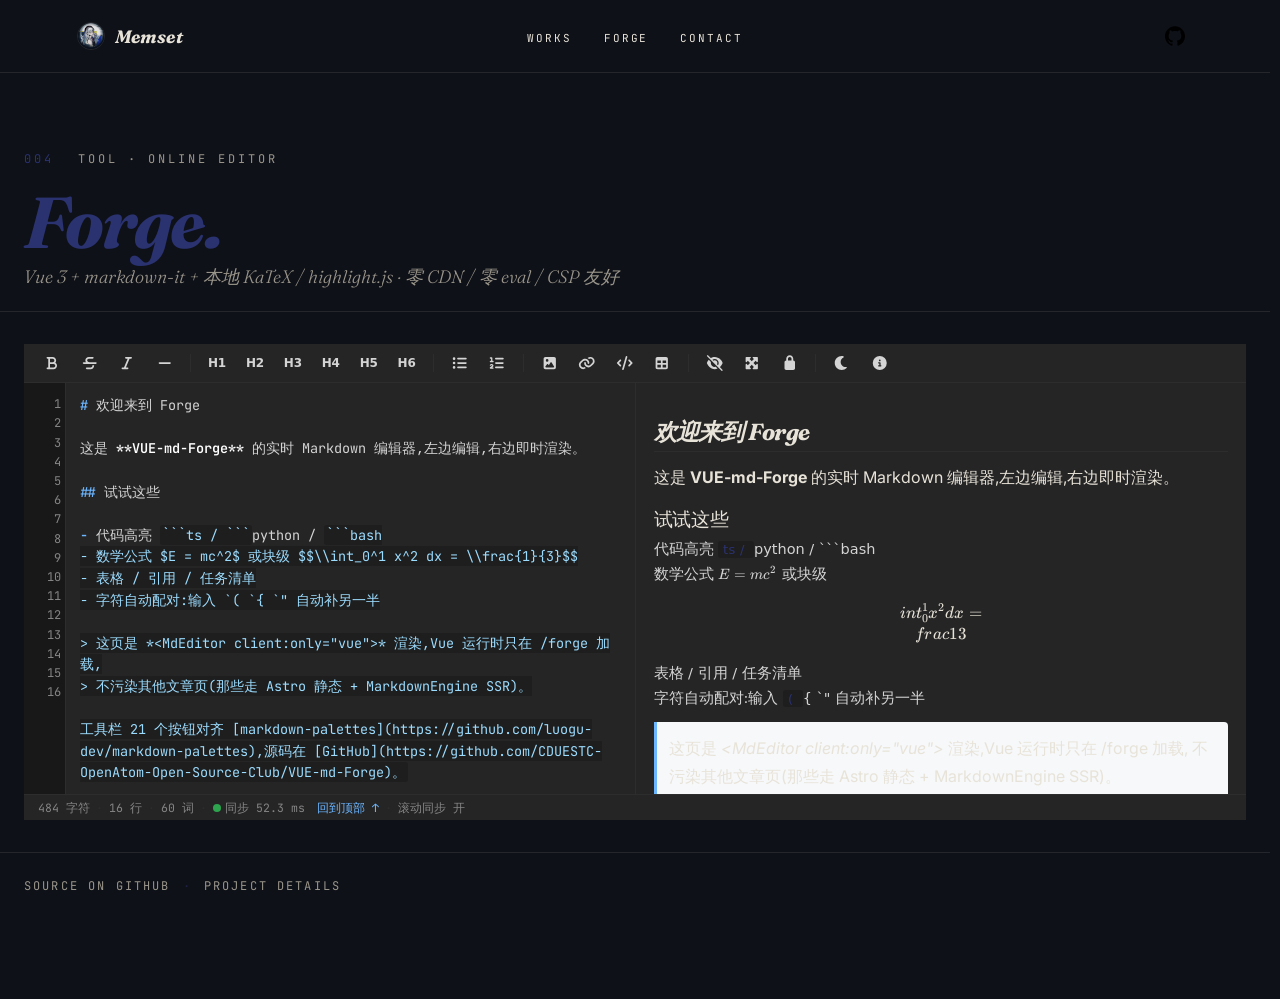
==== forge/index.html @ d6676c4c "Deploy from blog-source: ci: 显式 npm run build:lib — npm 不自动触发 file: 依赖的 prepare hook 之前依赖 vue-md-for" ====
<!DOCTYPE html><html lang="zh-CN" data-theme="dark"> <head><meta charset="UTF-8"><meta name="viewport" content="width=device-width, initial-scale=1.0, viewport-fit=cover"><meta name="generator" content="Astro v5.18.2"><!-- 重新加载时强制回到顶部(覆盖浏览器 scroll restoration)
         is:inline:同步执行,必须在内容渲染前完成,避免滚动位置闪烁
         - scrollRestoration = 'manual':禁用浏览器自动恢复滚动位置
         - window.scrollTo(top:0):同步滚到顶部(在 HTML 解析前执行,避免 FOUC)
         - 'instant' behavior:立即滚,不被 CSS scroll-behavior: smooth 干扰
         - pageshow 兜底:处理 bfcache + 普通刷新 / 浏览器后退 --><script>
      if ('scrollRestoration' in history) history.scrollRestoration = 'manual';
      window.scrollTo({ top: 0, left: 0, behavior: 'instant' });

      // 兜底:处理 bfcache(从缓存恢复时也会触发 pageshow)
      // + 浏览器后退 / 刷新等所有"恢复页面"的场景
      window.addEventListener('pageshow', function () {
        window.scrollTo({ top: 0, left: 0, behavior: 'instant' });
      });
    </script><!-- 主标题 / 描述 --><title>Forge · Memset</title><meta name="description" content="在线 Markdown 编辑器 · vue-md-forge 实时渲染"><!-- Canonical --><link rel="canonical" href="https://memsetqwq.github.io/forge/"><!-- Favicon — 头像 PNG 多尺寸 --><link rel="icon" type="image/png" sizes="32x32" href="/favicon-32.png"><link rel="icon" type="image/png" sizes="16x16" href="/favicon-16.png"><link rel="apple-touch-icon" sizes="180x180" href="/apple-touch-icon.png"><!-- Open Graph --><meta property="og:type" content="website"><meta property="og:title" content="Forge · Memset"><meta property="og:description" content="在线 Markdown 编辑器 · vue-md-forge 实时渲染"><meta property="og:url" content="https://memsetqwq.github.io/forge/"><meta property="og:image" content="https://memsetqwq.github.io/og-image.png"><!-- Twitter --><meta name="twitter:card" content="summary_large_image"><meta name="twitter:title" content="Forge · Memset"><meta name="twitter:description" content="在线 Markdown 编辑器 · vue-md-forge 实时渲染"><!-- 主题色(移动浏览器 UI)— Neo-Editorial 暖炭底 --><meta name="theme-color" content="#0E1118"><meta name="color-scheme" content="dark"><!-- View Transitions --><meta name="astro-view-transitions-enabled" content="true"><meta name="astro-view-transitions-fallback" content="animate"><script type="module" src="/_astro/ClientRouter.astro_astro_type_script_index_0_lang.CDGfc0hd.js"></script><!-- JSON-LD:个人身份 --><script type="application/ld+json">{"@context":"https://schema.org","@type":"Person","name":"Memset","url":"https://memsetqwq.github.io","sameAs":["https://github.com/Memsetqwq"]}</script><link rel="stylesheet" href="/_astro/forge.COxvXy3U.css">
<link rel="stylesheet" href="/_astro/forge.CmcPTizj.css">
<style>.icon[data-astro-cid-patnjmll]{display:inline-block;vertical-align:middle;flex-shrink:0}
.nav[data-astro-cid-dmqpwcec]{position:sticky;top:0;z-index:var(--z-nav);width:100%;background:var(--bg-deep);border-bottom:1px solid var(--line);transition:background var(--dur-base) var(--ease-out-quart)}.nav__container[data-astro-cid-dmqpwcec]{display:grid;grid-template-columns:1fr auto 1fr;align-items:center;height:4.5rem;padding:0 var(--gutter);gap:1rem}.nav__logo[data-astro-cid-dmqpwcec]{display:inline-flex;align-items:center;gap:.625rem;color:var(--text);transition:color var(--dur-fast)}.nav__logo[data-astro-cid-dmqpwcec]:hover{color:var(--accent)}.nav__logo-img[data-astro-cid-dmqpwcec]{display:block;width:1.75rem;height:1.75rem;border-radius:50%;object-fit:cover;border:1px solid var(--line);flex-shrink:0}.nav__logo-text[data-astro-cid-dmqpwcec]{font-family:var(--font-display);font-style:italic;font-weight:var(--fw-bold);font-size:1.125rem;letter-spacing:-.01em}.nav__menu[data-astro-cid-dmqpwcec]{justify-self:center}.nav__list[data-astro-cid-dmqpwcec]{display:flex;gap:2rem;list-style:none}.nav__link[data-astro-cid-dmqpwcec]{display:inline-flex;align-items:center;font-family:var(--font-mono);font-size:11px;letter-spacing:.18em;text-transform:uppercase;color:var(--text);position:relative;transition:color var(--dur-fast)}.nav__link[data-astro-cid-dmqpwcec]:after{content:"";position:absolute;bottom:-4px;left:0;width:0;height:1px;background:var(--accent);transition:width var(--dur-base) var(--ease-out-quart)}.nav__link[data-astro-cid-dmqpwcec]:hover{color:var(--accent)}.nav__link[data-astro-cid-dmqpwcec]:hover:after{width:100%}.nav__social[data-astro-cid-dmqpwcec]{justify-self:end;display:flex;gap:.75rem;align-items:center}.nav__social-link[data-astro-cid-dmqpwcec]{display:inline-flex;align-items:center;justify-content:center;width:2.25rem;height:2.25rem;border-radius:var(--radius);color:#fff;transition:color var(--dur-fast),background var(--dur-fast),border-color var(--dur-fast);border:1px solid transparent}.nav__social-link[data-astro-cid-dmqpwcec]:hover{color:var(--accent);background:var(--accent-soft);border-color:var(--accent)}@media(max-width:720px){.nav__container[data-astro-cid-dmqpwcec]{grid-template-columns:auto 1fr auto;gap:.5rem}.nav__menu[data-astro-cid-dmqpwcec],.nav__logo-text[data-astro-cid-dmqpwcec]{display:none}}@keyframes astroFadeInOut{0%{opacity:1}to{opacity:0}}@keyframes astroFadeIn{0%{opacity:0;mix-blend-mode:plus-lighter}to{opacity:1;mix-blend-mode:plus-lighter}}@keyframes astroFadeOut{0%{opacity:1;mix-blend-mode:plus-lighter}to{opacity:0;mix-blend-mode:plus-lighter}}@keyframes astroSlideFromRight{0%{transform:translate(100%)}}@keyframes astroSlideFromLeft{0%{transform:translate(-100%)}}@keyframes astroSlideToRight{to{transform:translate(100%)}}@keyframes astroSlideToLeft{to{transform:translate(-100%)}}@media(prefers-reduced-motion){::view-transition-group(*),::view-transition-old(*),::view-transition-new(*){animation:none!important}[data-astro-transition-scope]{animation:none!important}}
</style></head> <body>  <!-- 主体内容 -->  <header class="nav" data-astro-transition-persist="site-nav" data-astro-cid-dmqpwcec> <div class="nav__container" data-astro-cid-dmqpwcec> <!-- 左:头像小 Logo(替代原 M 字 SVG)— 保持原 1.75rem 尺寸 --> <a href="/" class="nav__logo" aria-label="Memset Home" data-astro-cid-dmqpwcec> <img src="/img/avatar.jpg" alt="" class="nav__logo-img" loading="eager" decoding="async" data-astro-cid-dmqpwcec> <span class="nav__logo-text" data-astro-cid-dmqpwcec>Memset</span> </a> <!-- 中:nav --> <nav class="nav__menu" aria-label="Primary" data-astro-cid-dmqpwcec> <ul class="nav__list" data-astro-cid-dmqpwcec> <li class="nav__item" data-astro-cid-dmqpwcec> <a href="/projects" class="nav__link" data-astro-cid-dmqpwcec> <span class="nav__link-text" data-astro-cid-dmqpwcec>Works</span> </a> </li><li class="nav__item" data-astro-cid-dmqpwcec> <a href="/forge" class="nav__link" data-astro-cid-dmqpwcec> <span class="nav__link-text" data-astro-cid-dmqpwcec>Forge</span> </a> </li><li class="nav__item" data-astro-cid-dmqpwcec> <a href="/#contact" class="nav__link" data-astro-cid-dmqpwcec> <span class="nav__link-text" data-astro-cid-dmqpwcec>Contact</span> </a> </li> </ul> </nav> <!-- 右:Social(只剩 GitHub,删除 Email)— GitHub 配色白色 --> <div class="nav__social" data-astro-cid-dmqpwcec> <a href="https://github.com/Memsetqwq" target="_blank" rel="noopener" aria-label="GitHub" class="nav__social-link" data-astro-cid-dmqpwcec> <img src="/icons/brand/github.svg" width="20" height="20" alt class="icon " style="color: currentColor;" aria-hidden="true" role="presentation" data-astro-cid-patnjmll>  </a> </div> </div> </header>  <main class="forge" data-mdf-theme="typora-dark" data-astro-cid-dj4oqcez> <header class="forge__head container" data-astro-cid-dj4oqcez> <span class="forge__eyebrow mono" data-astro-cid-dj4oqcez> <span class="forge__eyebrow-num" data-astro-cid-dj4oqcez>004</span> <span class="forge__eyebrow-text" data-astro-cid-dj4oqcez>Tool · Online editor</span> </span> <h1 class="forge__title" data-astro-cid-dj4oqcez> <em data-astro-cid-dj4oqcez>Forge.</em> </h1> <p class="forge__lead lead" data-astro-cid-dj4oqcez>
Vue 3 + markdown-it + 本地 KaTeX / highlight.js · 零 CDN / 零 eval / CSP 友好
</p> </header> <section class="forge__editor-wrap container" data-astro-cid-dj4oqcez> <style>astro-island,astro-slot,astro-static-slot{display:contents}</style><script>(()=>{var e=async t=>{await(await t())()};(self.Astro||(self.Astro={})).only=e;window.dispatchEvent(new Event("astro:only"));})();</script><script>(()=>{var A=Object.defineProperty;var g=(i,o,a)=>o in i?A(i,o,{enumerable:!0,configurable:!0,writable:!0,value:a}):i[o]=a;var d=(i,o,a)=>g(i,typeof o!="symbol"?o+"":o,a);{let i={0:t=>m(t),1:t=>a(t),2:t=>new RegExp(t),3:t=>new Date(t),4:t=>new Map(a(t)),5:t=>new Set(a(t)),6:t=>BigInt(t),7:t=>new URL(t),8:t=>new Uint8Array(t),9:t=>new Uint16Array(t),10:t=>new Uint32Array(t),11:t=>1/0*t},o=t=>{let[l,e]=t;return l in i?i[l](e):void 0},a=t=>t.map(o),m=t=>typeof t!="object"||t===null?t:Object.fromEntries(Object.entries(t).map(([l,e])=>[l,o(e)]));class y extends HTMLElement{constructor(){super(...arguments);d(this,"Component");d(this,"hydrator");d(this,"hydrate",async()=>{var b;if(!this.hydrator||!this.isConnected)return;let e=(b=this.parentElement)==null?void 0:b.closest("astro-island[ssr]");if(e){e.addEventListener("astro:hydrate",this.hydrate,{once:!0});return}let c=this.querySelectorAll("astro-slot"),n={},h=this.querySelectorAll("template[data-astro-template]");for(let r of h){let s=r.closest(this.tagName);s!=null&&s.isSameNode(this)&&(n[r.getAttribute("data-astro-template")||"default"]=r.innerHTML,r.remove())}for(let r of c){let s=r.closest(this.tagName);s!=null&&s.isSameNode(this)&&(n[r.getAttribute("name")||"default"]=r.innerHTML)}let p;try{p=this.hasAttribute("props")?m(JSON.parse(this.getAttribute("props"))):{}}catch(r){let s=this.getAttribute("component-url")||"<unknown>",v=this.getAttribute("component-export");throw v&&(s+=` (export ${v})`),console.error(`[hydrate] Error parsing props for component ${s}`,this.getAttribute("props"),r),r}let u;await this.hydrator(this)(this.Component,p,n,{client:this.getAttribute("client")}),this.removeAttribute("ssr"),this.dispatchEvent(new CustomEvent("astro:hydrate"))});d(this,"unmount",()=>{this.isConnected||this.dispatchEvent(new CustomEvent("astro:unmount"))})}disconnectedCallback(){document.removeEventListener("astro:after-swap",this.unmount),document.addEventListener("astro:after-swap",this.unmount,{once:!0})}connectedCallback(){if(!this.hasAttribute("await-children")||document.readyState==="interactive"||document.readyState==="complete")this.childrenConnectedCallback();else{let e=()=>{document.removeEventListener("DOMContentLoaded",e),c.disconnect(),this.childrenConnectedCallback()},c=new MutationObserver(()=>{var n;((n=this.lastChild)==null?void 0:n.nodeType)===Node.COMMENT_NODE&&this.lastChild.nodeValue==="astro:end"&&(this.lastChild.remove(),e())});c.observe(this,{childList:!0}),document.addEventListener("DOMContentLoaded",e)}}async childrenConnectedCallback(){let e=this.getAttribute("before-hydration-url");e&&await import(e),this.start()}async start(){let e=JSON.parse(this.getAttribute("opts")),c=this.getAttribute("client");if(Astro[c]===void 0){window.addEventListener(`astro:${c}`,()=>this.start(),{once:!0});return}try{await Astro[c](async()=>{let n=this.getAttribute("renderer-url"),[h,{default:p}]=await Promise.all([import(this.getAttribute("component-url")),n?import(n):()=>()=>{}]),u=this.getAttribute("component-export")||"default";if(!u.includes("."))this.Component=h[u];else{this.Component=h;for(let f of u.split("."))this.Component=this.Component[f]}return this.hydrator=p,this.hydrate},e,this)}catch(n){console.error(`[astro-island] Error hydrating ${this.getAttribute("component-url")}`,n)}}attributeChangedCallback(){this.hydrate()}}d(y,"observedAttributes",["props"]),customElements.get("astro-island")||customElements.define("astro-island",y)}})();</script><astro-island uid="ZfH0VJ" component-url="/_astro/_astro-entry_vue-md-forge.Da5GF2Z5.js" component-export="MdEditor" renderer-url="/_astro/client.DOut8Aeo.js" props="{&quot;modelValue&quot;:[0,&quot;# 欢迎来到 Forge\n\n这是 **VUE-md-Forge** 的实时 Markdown 编辑器,左边编辑,右边即时渲染。\n\n## 试试这些\n\n- 代码高亮 ```ts / ```python / ```bash\n- 数学公式 $E = mc^2$ 或块级 $$\\\\int_0^1 x^2 dx = \\\\frac{1}{3}$$\n- 表格 / 引用 / 任务清单\n- 字符自动配对:输入 `( `{ `\&quot; 自动补另一半\n\n&gt; 这页是 *&lt;MdEditor client:only=\&quot;vue\&quot;&gt;* 渲染,Vue 运行时只在 /forge 加载,\n&gt; 不污染其他文章页(那些走 Astro 静态 + MarkdownEngine SSR)。\n\n工具栏 21 个按钮对齐 [markdown-palettes](https://github.com/luogu-dev/markdown-palettes),源码在 [GitHub](https://github.com/CDUESTC-OpenAtom-Open-Source-Club/VUE-md-Forge)。\n&quot;],&quot;theme&quot;:[0,&quot;typora-dark&quot;],&quot;data-astro-cid-dj4oqcez&quot;:[0,true]}" ssr client="only" opts="{&quot;name&quot;:&quot;MdEditor&quot;,&quot;value&quot;:&quot;vue&quot;}"></astro-island> </section> <footer class="forge__foot container mono" data-astro-cid-dj4oqcez> <a href="https://github.com/CDUESTC-OpenAtom-Open-Source-Club/VUE-md-Forge" target="_blank" rel="noopener" class="forge__link" data-astro-cid-dj4oqcez> <span data-astro-cid-dj4oqcez>Source on GitHub</span> </a> <span class="forge__sep" data-astro-cid-dj4oqcez>·</span> <a href="/projects/p-04-vue-md-forge" class="forge__link" data-astro-cid-dj4oqcez> <span data-astro-cid-dj4oqcez>Project details</span> </a> </footer> </main>  </body></html>
---- _astro/forge.COxvXy3U.css ----
@import"https://fonts.googleapis.com/css2?family=Fraunces:ital,opsz,wght@0,9..144,300..700;1,9..144,300..700&family=Inter:wght@300..700&family=JetBrains+Mono:wght@400;700&display=swap";:root{--bg-deep: #0E1118;--bg: #161A24;--bg-elevated: #1F2330;--bg-glass: rgba(22, 26, 36, .65);--text: #E8E3D8;--text-dim: #9A958A;--text-muted: #5F5A52;--text-invert: #0E1118;--accent: #2A3270;--accent-soft: rgba(42, 50, 112, .18);--accent-glow: rgba(42, 50, 112, .4);--accent-warm: #4D7BFF;--accent-warm-soft: rgba(77, 123, 255, .16);--line: rgba(232, 227, 216, .1);--line-strong: rgba(232, 227, 216, .2);--line-accent: rgba(42, 50, 112, .45);--state-ok: #6EE7B7;--state-warn: #4D7BFF;--state-err: #E07A7A;--font-display: "Fraunces", "Noto Serif SC", Georgia, serif;--font-body: "Inter", "Noto Sans SC", system-ui, -apple-system, "Helvetica Neue", sans-serif;--font-mono: "JetBrains Mono", ui-monospace, "Consolas", monospace;--features-display: "ss01" 1;--features-mono: "calt" 0, "zero" 1;--fs-xs: .75rem;--fs-sm: .875rem;--fs-base: 1rem;--fs-lg: 1.125rem;--fs-xl: 1.5rem;--fs-2xl: 2rem;--fs-3xl: 2.75rem;--fs-4xl: clamp(2.5rem, 5vw, 4rem);--fs-hero: clamp(4.5rem, 9vw, 9rem);--lh-tight: .85;--lh-snug: 1.05;--lh-base: 1.55;--lh-loose: 1.75;--fw-light: 300;--fw-regular: 400;--fw-medium: 500;--fw-semibold: 600;--fw-bold: 700;--fw-black: 900;--space-1: 4px;--space-2: 8px;--space-3: 16px;--space-4: 24px;--space-5: 40px;--space-6: 64px;--space-7: 96px;--space-8: 128px;--space-9: 192px;--radius-sm: 4px;--radius-md: 6px;--radius-lg: 8px;--radius: var(--radius-md);--ease-out-expo: cubic-bezier(.16, 1, .3, 1);--ease-out-quart: cubic-bezier(.25, 1, .5, 1);--ease-in-out-quart: cubic-bezier(.76, 0, .24, 1);--ease-out-back: cubic-bezier(.34, 1.56, .64, 1);--dur-fast: .18s;--dur-base: .36s;--dur-slow: .72s;--z-bg: 0;--z-noise: 1;--z-base: 2;--z-card: 10;--z-nav: 100;--z-modal: 200;--z-loader: 9999;--container-max: 1440px;--gutter: clamp(24px, 6vw, 80px);--wave-bg: #0E1118;--wave-stroke: #E8E3D8}@media(prefers-reduced-motion:reduce){:root{--dur-fast: 0ms;--dur-base: 0ms;--dur-slow: 0ms}}*,*:before,*:after{box-sizing:border-box}*{margin:0;padding:0}html{-moz-text-size-adjust:none;-webkit-text-size-adjust:none;text-size-adjust:none;scroll-behavior:auto;-webkit-font-smoothing:antialiased;-moz-osx-font-smoothing:grayscale;overflow-x:hidden;overflow-y:scroll;scrollbar-gutter:stable}body{min-height:100vh;line-height:1.5;font-family:var(--font-body);text-rendering:optimizeLegibility}img,picture,video,canvas,svg{display:block;max-width:100%;height:auto}input,button,textarea,select{font:inherit;color:inherit}button{background:none;border:none;cursor:pointer;padding:0}a{color:inherit;text-decoration:none}p,h1,h2,h3,h4,h5,h6{overflow-wrap:break-word}ul,ol{list-style:none}dl,dd{margin:0}#root,#__next{isolation:isolate}:focus-visible{outline:2px solid var(--accent);outline-offset:4px}:focus:not(:focus-visible){outline:none}h1,h2,h3,h4,h5,h6{font-family:var(--font-display);font-weight:var(--fw-regular);letter-spacing:-.02em;line-height:var(--lh-snug);text-rendering:optimizeLegibility;-webkit-font-smoothing:antialiased;font-feature-settings:"ss01" 1;color:var(--text)}h1{font-size:var(--fs-hero);font-weight:var(--fw-bold);font-style:italic;line-height:1.05;letter-spacing:-.025em}h2{font-size:var(--fs-3xl);font-weight:var(--fw-regular);letter-spacing:-.015em;line-height:var(--lh-snug)}h3{font-size:var(--fs-2xl);font-weight:var(--fw-regular)}h4{font-size:var(--fs-sm);font-family:var(--font-mono);text-transform:uppercase;letter-spacing:.15em;color:var(--text-dim);font-weight:var(--fw-regular)}p{font-family:var(--font-body);font-size:var(--fs-base);line-height:var(--lh-loose);font-weight:var(--fw-regular);color:var(--text)}.mono,code,kbd,samp{font-family:var(--font-mono);font-feature-settings:"calt" 0,"zero" 1;letter-spacing:.02em;font-variant-numeric:tabular-nums}code{font-size:.9em;background:var(--accent-soft);padding:.1em .4em;border-radius:var(--radius-sm);color:var(--accent)}.bilingual{display:inline-flex;align-items:baseline;gap:.6em;font-family:var(--font-mono);font-size:var(--fs-xs);text-transform:uppercase;letter-spacing:.2em;color:var(--text-dim)}.bilingual em{font-style:normal;color:var(--accent);font-weight:var(--fw-regular)}.tnum{font-variant-numeric:tabular-nums;font-feature-settings:"tnum" 1}.lead{font-family:var(--font-display);font-style:italic;font-weight:var(--fw-light);font-size:var(--fs-lg);line-height:var(--lh-snug);color:var(--text-dim);max-width:60ch}html{background-color:var(--bg-deep)}body{background:var(--bg-deep);color:var(--text);font-family:var(--font-body);position:relative;overflow-x:hidden;min-height:100vh}.container{width:100%;max-width:var(--container-max);margin-inline:auto;padding-inline:var(--gutter)}.section{position:relative;z-index:var(--z-base);padding-block:var(--space-8) var(--space-7);padding-inline:var(--gutter);border-top:1px solid var(--line)}.sec-title{display:grid;grid-template-columns:1fr auto;align-items:end;gap:var(--space-5);margin-bottom:var(--space-7);padding-bottom:var(--space-4);border-bottom:1px solid var(--line)}.sec-title__head{display:flex;flex-direction:column;gap:var(--space-3)}.sec-title__eyebrow{font-family:var(--font-mono);font-size:.8125rem;color:var(--text);letter-spacing:.5em;text-transform:uppercase}.sec-title__eyebrow em{font-style:normal;color:var(--accent);font-weight:var(--fw-semibold)}.sec-title__heading{font-family:var(--font-display);font-style:italic;font-weight:var(--fw-regular);font-size:clamp(2.25rem,5vw,4rem);line-height:1.25;letter-spacing:.04em;color:var(--text)}.sec-title__no{font-family:var(--font-mono);font-size:var(--fs-sm);color:var(--text);letter-spacing:.2em;white-space:nowrap;font-feature-settings:"tnum" 1,"zero" 1}.sec-title__no strong{color:var(--accent);font-weight:var(--fw-semibold)}.flex{display:flex}.flex-col{display:flex;flex-direction:column}.items-center{align-items:center}.items-end{align-items:flex-end}.justify-between{justify-content:space-between}.gap-2{gap:var(--space-2)}.gap-3{gap:var(--space-3)}.gap-4{gap:var(--space-4)}.gap-5{gap:var(--space-5)}.gap-6{gap:var(--space-6)}.text-dim{color:var(--text-dim)}.text-muted{color:var(--text-muted)}.text-accent{color:var(--accent)}.text-warm{color:var(--accent-warm)}.font-mono{font-family:var(--font-mono)}.font-display{font-family:var(--font-display)}.uppercase{text-transform:uppercase}[data-reveal]{opacity:0}@media(max-width:860px){:root{--gutter: clamp(16px, 5vw, 32px)}.section{padding-block:var(--space-6) var(--space-5)}.sec-title{grid-template-columns:1fr;gap:var(--space-3)}}*{scrollbar-width:thin;scrollbar-color:var(--accent) var(--bg-deep)}*::-webkit-scrollbar{width:6px;height:6px}*::-webkit-scrollbar-track{background:var(--bg-deep)}*::-webkit-scrollbar-thumb{background:var(--accent)}*::-webkit-scrollbar-thumb:hover{background:var(--text)}::selection{background:var(--accent);color:var(--text-invert)}.loader[data-astro-cid-7p2d43sv]{position:fixed;inset:0;z-index:var(--z-loader);pointer-events:none}.loader__wave-box[data-astro-cid-7p2d43sv]{position:absolute;inset:0;display:flex;justify-content:center;height:120vh;width:100%;background-color:var(--accent);transform:translateY(-10vh);animation:down 2s ease-out .5s forwards;z-index:2}@keyframes down{0%{transform:translateY(-10vh)}to{transform:translateY(110vh)}}.loader__waves[data-astro-cid-7p2d43sv]{display:block;position:absolute;bottom:120vh;width:100%;height:100%;pointer-events:none}.loader__waves[data-astro-cid-7p2d43sv] img[data-astro-cid-7p2d43sv]{position:absolute;left:0;width:100%;display:block}#shape[data-astro-cid-7p2d43sv]{position:absolute;left:0;bottom:-1vw}.loader__waves[data-astro-cid-7p2d43sv] img[data-astro-cid-7p2d43sv]:nth-child(1){opacity:.8;bottom:-.1vw;animation:move-1 5s infinite}.loader__waves[data-astro-cid-7p2d43sv] img[data-astro-cid-7p2d43sv]:nth-child(2){opacity:.7;bottom:.5vw;animation:move-2 4s infinite}.loader__waves[data-astro-cid-7p2d43sv] img[data-astro-cid-7p2d43sv]:nth-child(3){bottom:.3vw;opacity:.6;animation:move-3 3.5s infinite}.loader__waves[data-astro-cid-7p2d43sv] img[data-astro-cid-7p2d43sv]:nth-child(4){bottom:.1vw;opacity:.5;animation:move-4 3s infinite}@keyframes move-1{50%{transform:translateY(35px)}}@keyframes move-2{50%{transform:translateY(25px)}}@keyframes move-3{50%{transform:translateY(20px)}}@keyframes move-4{50%{transform:translateY(20px)}}.loader__center[data-astro-cid-7p2d43sv]{position:absolute;left:50%;top:50%;transform:translate(-50%,-50%);text-align:center;z-index:1;width:90%;max-width:720px;color:var(--text);animation:out 1s 2.5s forwards;pointer-events:none}.loader__brand[data-astro-cid-7p2d43sv]{font-family:var(--font-display);font-style:italic;font-size:clamp(2.5rem,8vw,6rem);font-weight:var(--fw-bold);letter-spacing:-.02em;color:var(--text);margin:0 0 var(--space-3) 0;line-height:1}.loader__tagline[data-astro-cid-7p2d43sv]{font-family:var(--font-mono);font-size:var(--fs-sm);line-height:1.7;color:var(--text);opacity:.85;margin:0;letter-spacing:.1em;text-transform:uppercase}@keyframes out{to{opacity:0;visibility:hidden}}@media(prefers-reduced-motion:reduce){.loader__wave-box[data-astro-cid-7p2d43sv]{animation:none!important;transform:translateY(110vh);display:none}.loader__center[data-astro-cid-7p2d43sv]{animation:none!important;opacity:0;visibility:hidden}}.astro-route-announcer{position:absolute;left:0;top:0;clip:rect(0 0 0 0);clip-path:inset(50%);overflow:hidden;white-space:nowrap;width:1px;height:1px}
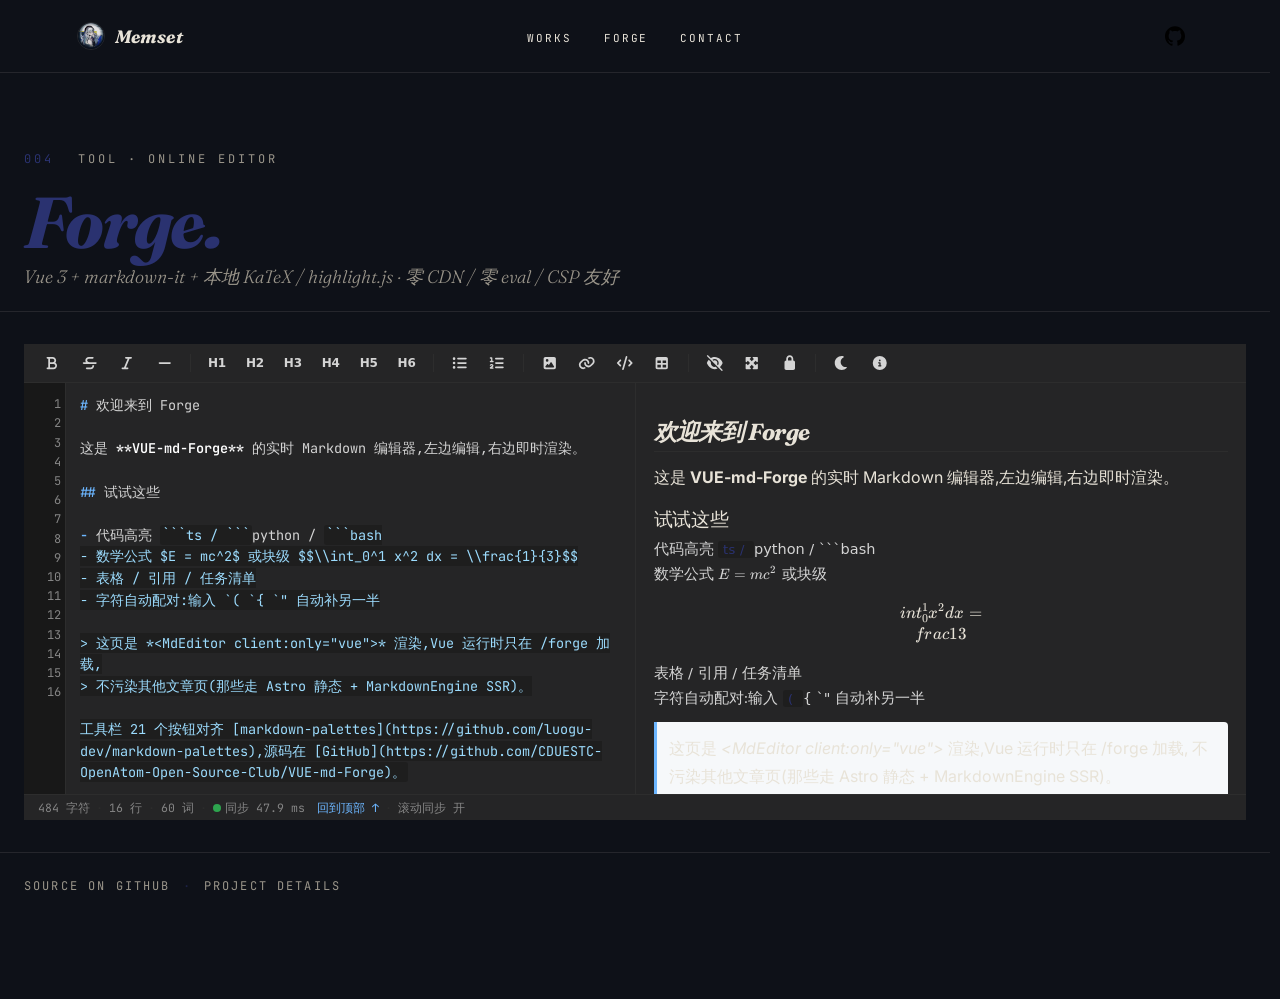
==== commit 324df3c1: "Deploy from blog-source: fix(css): archive tag chip 统一 Linguist 配色 — 跨页面共享 修复:/projects Hub 卡片 tag c" ====
--- a/forge/index.html
+++ b/forge/index.html
@@ -12,7 +12,7 @@
       window.addEventListener('pageshow', function () {
         window.scrollTo({ top: 0, left: 0, behavior: 'instant' });
       });
-    </script><!-- 主标题 / 描述 --><title>Forge · Memset</title><meta name="description" content="在线 Markdown 编辑器 · vue-md-forge 实时渲染"><!-- Canonical --><link rel="canonical" href="https://memsetqwq.github.io/forge/"><!-- Favicon — 头像 PNG 多尺寸 --><link rel="icon" type="image/png" sizes="32x32" href="/favicon-32.png"><link rel="icon" type="image/png" sizes="16x16" href="/favicon-16.png"><link rel="apple-touch-icon" sizes="180x180" href="/apple-touch-icon.png"><!-- Open Graph --><meta property="og:type" content="website"><meta property="og:title" content="Forge · Memset"><meta property="og:description" content="在线 Markdown 编辑器 · vue-md-forge 实时渲染"><meta property="og:url" content="https://memsetqwq.github.io/forge/"><meta property="og:image" content="https://memsetqwq.github.io/og-image.png"><!-- Twitter --><meta name="twitter:card" content="summary_large_image"><meta name="twitter:title" content="Forge · Memset"><meta name="twitter:description" content="在线 Markdown 编辑器 · vue-md-forge 实时渲染"><!-- 主题色(移动浏览器 UI)— Neo-Editorial 暖炭底 --><meta name="theme-color" content="#0E1118"><meta name="color-scheme" content="dark"><!-- View Transitions --><meta name="astro-view-transitions-enabled" content="true"><meta name="astro-view-transitions-fallback" content="animate"><script type="module" src="/_astro/ClientRouter.astro_astro_type_script_index_0_lang.CDGfc0hd.js"></script><!-- JSON-LD:个人身份 --><script type="application/ld+json">{"@context":"https://schema.org","@type":"Person","name":"Memset","url":"https://memsetqwq.github.io","sameAs":["https://github.com/Memsetqwq"]}</script><link rel="stylesheet" href="/_astro/forge.COxvXy3U.css">
+    </script><!-- 主标题 / 描述 --><title>Forge · Memset</title><meta name="description" content="在线 Markdown 编辑器 · vue-md-forge 实时渲染"><!-- Canonical --><link rel="canonical" href="https://memsetqwq.github.io/forge/"><!-- Favicon — 头像 PNG 多尺寸 --><link rel="icon" type="image/png" sizes="32x32" href="/favicon-32.png"><link rel="icon" type="image/png" sizes="16x16" href="/favicon-16.png"><link rel="apple-touch-icon" sizes="180x180" href="/apple-touch-icon.png"><!-- Open Graph --><meta property="og:type" content="website"><meta property="og:title" content="Forge · Memset"><meta property="og:description" content="在线 Markdown 编辑器 · vue-md-forge 实时渲染"><meta property="og:url" content="https://memsetqwq.github.io/forge/"><meta property="og:image" content="https://memsetqwq.github.io/og-image.png"><!-- Twitter --><meta name="twitter:card" content="summary_large_image"><meta name="twitter:title" content="Forge · Memset"><meta name="twitter:description" content="在线 Markdown 编辑器 · vue-md-forge 实时渲染"><!-- 主题色(移动浏览器 UI)— Neo-Editorial 暖炭底 --><meta name="theme-color" content="#0E1118"><meta name="color-scheme" content="dark"><!-- View Transitions --><meta name="astro-view-transitions-enabled" content="true"><meta name="astro-view-transitions-fallback" content="animate"><script type="module" src="/_astro/ClientRouter.astro_astro_type_script_index_0_lang.CDGfc0hd.js"></script><!-- JSON-LD:个人身份 --><script type="application/ld+json">{"@context":"https://schema.org","@type":"Person","name":"Memset","url":"https://memsetqwq.github.io","sameAs":["https://github.com/Memsetqwq"]}</script><link rel="stylesheet" href="/_astro/forge.DtIeI9El.css">
 <link rel="stylesheet" href="/_astro/forge.CmcPTizj.css">
 <style>.icon[data-astro-cid-patnjmll]{display:inline-block;vertical-align:middle;flex-shrink:0}
 .nav[data-astro-cid-dmqpwcec]{position:sticky;top:0;z-index:var(--z-nav);width:100%;background:var(--bg-deep);border-bottom:1px solid var(--line);transition:background var(--dur-base) var(--ease-out-quart)}.nav__container[data-astro-cid-dmqpwcec]{display:grid;grid-template-columns:1fr auto 1fr;align-items:center;height:4.5rem;padding:0 var(--gutter);gap:1rem}.nav__logo[data-astro-cid-dmqpwcec]{display:inline-flex;align-items:center;gap:.625rem;color:var(--text);transition:color var(--dur-fast)}.nav__logo[data-astro-cid-dmqpwcec]:hover{color:var(--accent)}.nav__logo-img[data-astro-cid-dmqpwcec]{display:block;width:1.75rem;height:1.75rem;border-radius:50%;object-fit:cover;border:1px solid var(--line);flex-shrink:0}.nav__logo-text[data-astro-cid-dmqpwcec]{font-family:var(--font-display);font-style:italic;font-weight:var(--fw-bold);font-size:1.125rem;letter-spacing:-.01em}.nav__menu[data-astro-cid-dmqpwcec]{justify-self:center}.nav__list[data-astro-cid-dmqpwcec]{display:flex;gap:2rem;list-style:none}.nav__link[data-astro-cid-dmqpwcec]{display:inline-flex;align-items:center;font-family:var(--font-mono);font-size:11px;letter-spacing:.18em;text-transform:uppercase;color:var(--text);position:relative;transition:color var(--dur-fast)}.nav__link[data-astro-cid-dmqpwcec]:after{content:"";position:absolute;bottom:-4px;left:0;width:0;height:1px;background:var(--accent);transition:width var(--dur-base) var(--ease-out-quart)}.nav__link[data-astro-cid-dmqpwcec]:hover{color:var(--accent)}.nav__link[data-astro-cid-dmqpwcec]:hover:after{width:100%}.nav__social[data-astro-cid-dmqpwcec]{justify-self:end;display:flex;gap:.75rem;align-items:center}.nav__social-link[data-astro-cid-dmqpwcec]{display:inline-flex;align-items:center;justify-content:center;width:2.25rem;height:2.25rem;border-radius:var(--radius);color:#fff;transition:color var(--dur-fast),background var(--dur-fast),border-color var(--dur-fast);border:1px solid transparent}.nav__social-link[data-astro-cid-dmqpwcec]:hover{color:var(--accent);background:var(--accent-soft);border-color:var(--accent)}@media(max-width:720px){.nav__container[data-astro-cid-dmqpwcec]{grid-template-columns:auto 1fr auto;gap:.5rem}.nav__menu[data-astro-cid-dmqpwcec],.nav__logo-text[data-astro-cid-dmqpwcec]{display:none}}@keyframes astroFadeInOut{0%{opacity:1}to{opacity:0}}@keyframes astroFadeIn{0%{opacity:0;mix-blend-mode:plus-lighter}to{opacity:1;mix-blend-mode:plus-lighter}}@keyframes astroFadeOut{0%{opacity:1;mix-blend-mode:plus-lighter}to{opacity:0;mix-blend-mode:plus-lighter}}@keyframes astroSlideFromRight{0%{transform:translate(100%)}}@keyframes astroSlideFromLeft{0%{transform:translate(-100%)}}@keyframes astroSlideToRight{to{transform:translate(100%)}}@keyframes astroSlideToLeft{to{transform:translate(-100%)}}@media(prefers-reduced-motion){::view-transition-group(*),::view-transition-old(*),::view-transition-new(*){animation:none!important}[data-astro-transition-scope]{animation:none!important}}
--- a/_astro/forge.DtIeI9El.css
+++ b/_astro/forge.DtIeI9El.css
@@ -0,0 +1 @@
+@import"https://fonts.googleapis.com/css2?family=Fraunces:ital,opsz,wght@0,9..144,300..700;1,9..144,300..700&family=Inter:wght@300..700&family=JetBrains+Mono:wght@400;700&display=swap";:root{--bg-deep: #0E1118;--bg: #161A24;--bg-elevated: #1F2330;--bg-glass: rgba(22, 26, 36, .65);--text: #E8E3D8;--text-dim: #9A958A;--text-muted: #5F5A52;--text-invert: #0E1118;--accent: #2A3270;--accent-soft: rgba(42, 50, 112, .18);--accent-glow: rgba(42, 50, 112, .4);--accent-warm: #4D7BFF;--accent-warm-soft: rgba(77, 123, 255, .16);--line: rgba(232, 227, 216, .1);--line-strong: rgba(232, 227, 216, .2);--line-accent: rgba(42, 50, 112, .45);--state-ok: #6EE7B7;--state-warn: #4D7BFF;--state-err: #E07A7A;--font-display: "Fraunces", "Noto Serif SC", Georgia, serif;--font-body: "Inter", "Noto Sans SC", system-ui, -apple-system, "Helvetica Neue", sans-serif;--font-mono: "JetBrains Mono", ui-monospace, "Consolas", monospace;--features-display: "ss01" 1;--features-mono: "calt" 0, "zero" 1;--fs-xs: .75rem;--fs-sm: .875rem;--fs-base: 1rem;--fs-lg: 1.125rem;--fs-xl: 1.5rem;--fs-2xl: 2rem;--fs-3xl: 2.75rem;--fs-4xl: clamp(2.5rem, 5vw, 4rem);--fs-hero: clamp(4.5rem, 9vw, 9rem);--lh-tight: .85;--lh-snug: 1.05;--lh-base: 1.55;--lh-loose: 1.75;--fw-light: 300;--fw-regular: 400;--fw-medium: 500;--fw-semibold: 600;--fw-bold: 700;--fw-black: 900;--space-1: 4px;--space-2: 8px;--space-3: 16px;--space-4: 24px;--space-5: 40px;--space-6: 64px;--space-7: 96px;--space-8: 128px;--space-9: 192px;--radius-sm: 4px;--radius-md: 6px;--radius-lg: 8px;--radius: var(--radius-md);--ease-out-expo: cubic-bezier(.16, 1, .3, 1);--ease-out-quart: cubic-bezier(.25, 1, .5, 1);--ease-in-out-quart: cubic-bezier(.76, 0, .24, 1);--ease-out-back: cubic-bezier(.34, 1.56, .64, 1);--dur-fast: .18s;--dur-base: .36s;--dur-slow: .72s;--z-bg: 0;--z-noise: 1;--z-base: 2;--z-card: 10;--z-nav: 100;--z-modal: 200;--z-loader: 9999;--container-max: 1440px;--gutter: clamp(24px, 6vw, 80px);--wave-bg: #0E1118;--wave-stroke: #E8E3D8}@media(prefers-reduced-motion:reduce){:root{--dur-fast: 0ms;--dur-base: 0ms;--dur-slow: 0ms}}*,*:before,*:after{box-sizing:border-box}*{margin:0;padding:0}html{-moz-text-size-adjust:none;-webkit-text-size-adjust:none;text-size-adjust:none;scroll-behavior:auto;-webkit-font-smoothing:antialiased;-moz-osx-font-smoothing:grayscale;overflow-x:hidden;overflow-y:scroll;scrollbar-gutter:stable}body{min-height:100vh;line-height:1.5;font-family:var(--font-body);text-rendering:optimizeLegibility}img,picture,video,canvas,svg{display:block;max-width:100%;height:auto}input,button,textarea,select{font:inherit;color:inherit}button{background:none;border:none;cursor:pointer;padding:0}a{color:inherit;text-decoration:none}p,h1,h2,h3,h4,h5,h6{overflow-wrap:break-word}ul,ol{list-style:none}dl,dd{margin:0}#root,#__next{isolation:isolate}:focus-visible{outline:2px solid var(--accent);outline-offset:4px}:focus:not(:focus-visible){outline:none}h1,h2,h3,h4,h5,h6{font-family:var(--font-display);font-weight:var(--fw-regular);letter-spacing:-.02em;line-height:var(--lh-snug);text-rendering:optimizeLegibility;-webkit-font-smoothing:antialiased;font-feature-settings:"ss01" 1;color:var(--text)}h1{font-size:var(--fs-hero);font-weight:var(--fw-bold);font-style:italic;line-height:1.05;letter-spacing:-.025em}h2{font-size:var(--fs-3xl);font-weight:var(--fw-regular);letter-spacing:-.015em;line-height:var(--lh-snug)}h3{font-size:var(--fs-2xl);font-weight:var(--fw-regular)}h4{font-size:var(--fs-sm);font-family:var(--font-mono);text-transform:uppercase;letter-spacing:.15em;color:var(--text-dim);font-weight:var(--fw-regular)}p{font-family:var(--font-body);font-size:var(--fs-base);line-height:var(--lh-loose);font-weight:var(--fw-regular);color:var(--text)}.mono,code,kbd,samp{font-family:var(--font-mono);font-feature-settings:"calt" 0,"zero" 1;letter-spacing:.02em;font-variant-numeric:tabular-nums}code{font-size:.9em;background:var(--accent-soft);padding:.1em .4em;border-radius:var(--radius-sm);color:var(--accent)}.bilingual{display:inline-flex;align-items:baseline;gap:.6em;font-family:var(--font-mono);font-size:var(--fs-xs);text-transform:uppercase;letter-spacing:.2em;color:var(--text-dim)}.bilingual em{font-style:normal;color:var(--accent);font-weight:var(--fw-regular)}.tnum{font-variant-numeric:tabular-nums;font-feature-settings:"tnum" 1}.lead{font-family:var(--font-display);font-style:italic;font-weight:var(--fw-light);font-size:var(--fs-lg);line-height:var(--lh-snug);color:var(--text-dim);max-width:60ch}html{background-color:var(--bg-deep)}body{background:var(--bg-deep);color:var(--text);font-family:var(--font-body);position:relative;overflow-x:hidden;min-height:100vh}.container{width:100%;max-width:var(--container-max);margin-inline:auto;padding-inline:var(--gutter)}.section{position:relative;z-index:var(--z-base);padding-block:var(--space-8) var(--space-7);padding-inline:var(--gutter);border-top:1px solid var(--line)}.sec-title{display:grid;grid-template-columns:1fr auto;align-items:end;gap:var(--space-5);margin-bottom:var(--space-7);padding-bottom:var(--space-4);border-bottom:1px solid var(--line)}.sec-title__head{display:flex;flex-direction:column;gap:var(--space-3)}.sec-title__eyebrow{font-family:var(--font-mono);font-size:.8125rem;color:var(--text);letter-spacing:.5em;text-transform:uppercase}.sec-title__eyebrow em{font-style:normal;color:var(--accent);font-weight:var(--fw-semibold)}.sec-title__heading{font-family:var(--font-display);font-style:italic;font-weight:var(--fw-regular);font-size:clamp(2.25rem,5vw,4rem);line-height:1.25;letter-spacing:.04em;color:var(--text)}.sec-title__no{font-family:var(--font-mono);font-size:var(--fs-sm);color:var(--text);letter-spacing:.2em;white-space:nowrap;font-feature-settings:"tnum" 1,"zero" 1}.sec-title__no strong{color:var(--accent);font-weight:var(--fw-semibold)}.flex{display:flex}.flex-col{display:flex;flex-direction:column}.items-center{align-items:center}.items-end{align-items:flex-end}.justify-between{justify-content:space-between}.gap-2{gap:var(--space-2)}.gap-3{gap:var(--space-3)}.gap-4{gap:var(--space-4)}.gap-5{gap:var(--space-5)}.gap-6{gap:var(--space-6)}.text-dim{color:var(--text-dim)}.text-muted{color:var(--text-muted)}.text-accent{color:var(--accent)}.text-warm{color:var(--accent-warm)}.font-mono{font-family:var(--font-mono)}.font-display{font-family:var(--font-display)}.uppercase{text-transform:uppercase}[data-reveal]{opacity:0}@media(max-width:860px){:root{--gutter: clamp(16px, 5vw, 32px)}.section{padding-block:var(--space-6) var(--space-5)}.sec-title{grid-template-columns:1fr;gap:var(--space-3)}}*{scrollbar-width:thin;scrollbar-color:var(--accent) var(--bg-deep)}*::-webkit-scrollbar{width:6px;height:6px}*::-webkit-scrollbar-track{background:var(--bg-deep)}*::-webkit-scrollbar-thumb{background:var(--accent)}*::-webkit-scrollbar-thumb:hover{background:var(--text)}::selection{background:var(--accent);color:var(--text-invert)}.archive__tag-chip{font-size:.6875rem;padding:.3rem .6rem;border-radius:var(--radius-sm);letter-spacing:.18em;text-transform:uppercase;font-weight:var(--fw-semibold);background:#4a5568;color:#fff}.archive__tag-chip[data-tag=vue]{background:#41b883;color:#0a1f15}.archive__tag-chip[data-tag=typescript]{background:#3178c6;color:#fff}.archive__tag-chip[data-tag=javascript]{background:#f1e05a;color:#1a1300}.archive__tag-chip[data-tag=vite]{background:#646cff;color:#fff}.archive__tag-chip[data-tag=astro]{background:#ff5d01;color:#fff}.archive__tag-chip[data-tag=markdown]{background:#083fa1;color:#fff}.archive__tag-chip[data-tag=python]{background:#3572a5;color:#fff}.archive__tag-chip[data-tag=css]{background:#563d7c;color:#fff}.archive__tag-chip[data-tag=html]{background:#e34c26;color:#fff}.archive__tag-chip[data-tag=shell]{background:#89e051;color:#0a1f0a}.archive__tag-chip[data-tag=swift]{background:#f05138;color:#fff}.archive__tag-chip[data-tag=java]{background:#b07219;color:#fff}.archive__tag-chip[data-tag=react]{background:#61dafb;color:#0a1f1f}.archive__tag-chip[data-tag=opensource]{background:#2ea454;color:#fff}.archive__tag-chip[data-tag=mirror],.archive__tag-chip[data-tag=team]{background:#6e7681;color:#fff}.archive__tag-chip[data-tag=katex]{background:#6c1f80;color:#fff}.archive__tag-chip[data-tag="highlight.js"]{background:#f7a41d;color:#1a1300}.loader[data-astro-cid-7p2d43sv]{position:fixed;inset:0;z-index:var(--z-loader);pointer-events:none}.loader__wave-box[data-astro-cid-7p2d43sv]{position:absolute;inset:0;display:flex;justify-content:center;height:120vh;width:100%;background-color:var(--accent);transform:translateY(-10vh);animation:down 2s ease-out .5s forwards;z-index:2}@keyframes down{0%{transform:translateY(-10vh)}to{transform:translateY(110vh)}}.loader__waves[data-astro-cid-7p2d43sv]{display:block;position:absolute;bottom:120vh;width:100%;height:100%;pointer-events:none}.loader__waves[data-astro-cid-7p2d43sv] img[data-astro-cid-7p2d43sv]{position:absolute;left:0;width:100%;display:block}#shape[data-astro-cid-7p2d43sv]{position:absolute;left:0;bottom:-1vw}.loader__waves[data-astro-cid-7p2d43sv] img[data-astro-cid-7p2d43sv]:nth-child(1){opacity:.8;bottom:-.1vw;animation:move-1 5s infinite}.loader__waves[data-astro-cid-7p2d43sv] img[data-astro-cid-7p2d43sv]:nth-child(2){opacity:.7;bottom:.5vw;animation:move-2 4s infinite}.loader__waves[data-astro-cid-7p2d43sv] img[data-astro-cid-7p2d43sv]:nth-child(3){bottom:.3vw;opacity:.6;animation:move-3 3.5s infinite}.loader__waves[data-astro-cid-7p2d43sv] img[data-astro-cid-7p2d43sv]:nth-child(4){bottom:.1vw;opacity:.5;animation:move-4 3s infinite}@keyframes move-1{50%{transform:translateY(35px)}}@keyframes move-2{50%{transform:translateY(25px)}}@keyframes move-3{50%{transform:translateY(20px)}}@keyframes move-4{50%{transform:translateY(20px)}}.loader__center[data-astro-cid-7p2d43sv]{position:absolute;left:50%;top:50%;transform:translate(-50%,-50%);text-align:center;z-index:1;width:90%;max-width:720px;color:var(--text);animation:out 1s 2.5s forwards;pointer-events:none}.loader__brand[data-astro-cid-7p2d43sv]{font-family:var(--font-display);font-style:italic;font-size:clamp(2.5rem,8vw,6rem);font-weight:var(--fw-bold);letter-spacing:-.02em;color:var(--text);margin:0 0 var(--space-3) 0;line-height:1}.loader__tagline[data-astro-cid-7p2d43sv]{font-family:var(--font-mono);font-size:var(--fs-sm);line-height:1.7;color:var(--text);opacity:.85;margin:0;letter-spacing:.1em;text-transform:uppercase}@keyframes out{to{opacity:0;visibility:hidden}}@media(prefers-reduced-motion:reduce){.loader__wave-box[data-astro-cid-7p2d43sv]{animation:none!important;transform:translateY(110vh);display:none}.loader__center[data-astro-cid-7p2d43sv]{animation:none!important;opacity:0;visibility:hidden}}.astro-route-announcer{position:absolute;left:0;top:0;clip:rect(0 0 0 0);clip-path:inset(50%);overflow:hidden;white-space:nowrap;width:1px;height:1px}
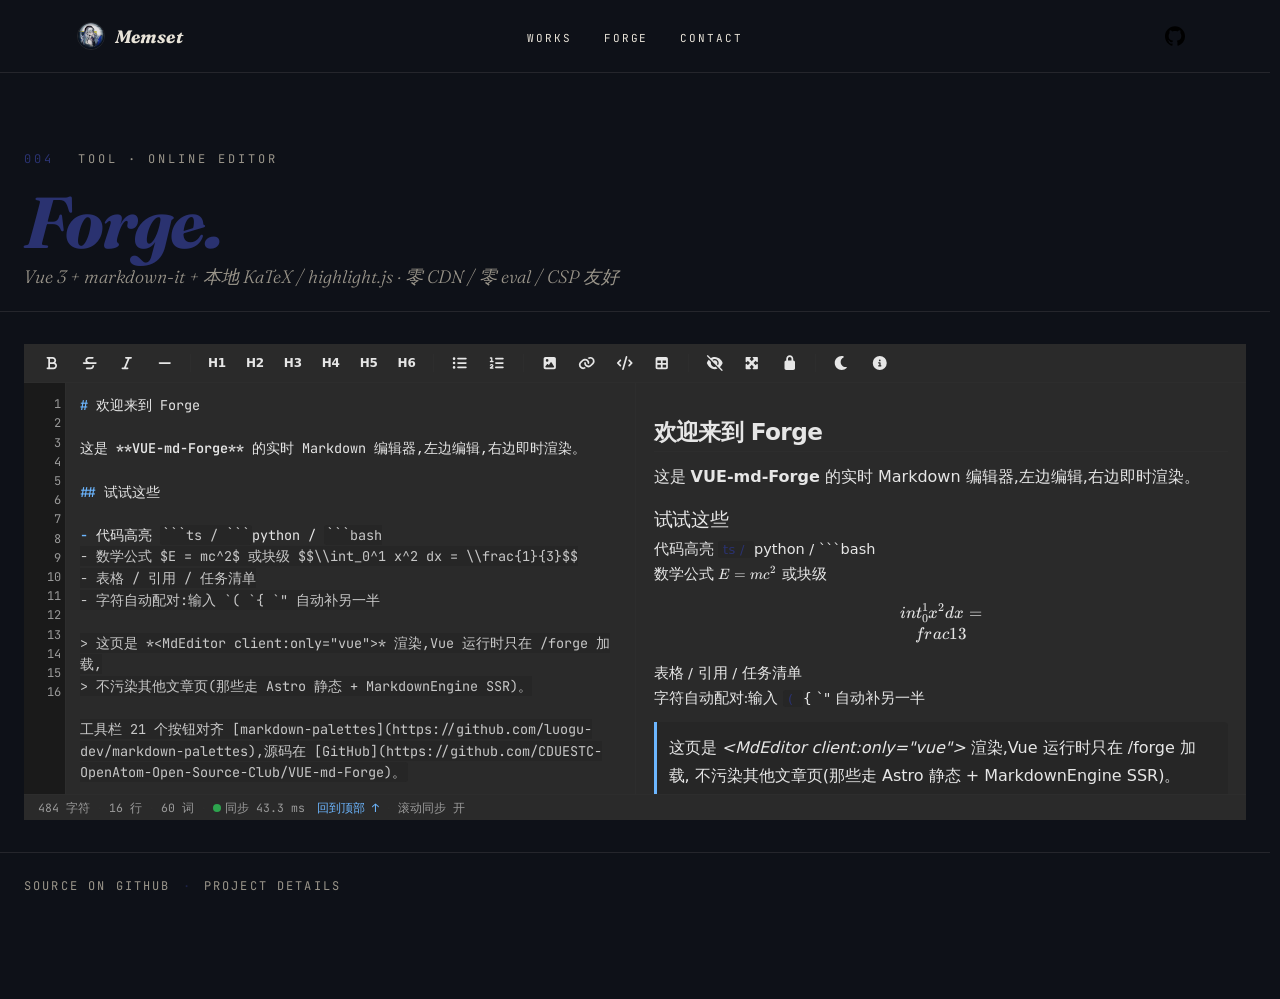
==== commit 4f703c3d: "Deploy from blog-source: Merge pull request #1 from Memsetqwq/dev Dev (HEAD e1975a3dce191f2dbfff4dbb" ====
--- a/forge/index.html
+++ b/forge/index.html
@@ -13,9 +13,9 @@
         window.scrollTo({ top: 0, left: 0, behavior: 'instant' });
       });
     </script><!-- 主标题 / 描述 --><title>Forge · Memset</title><meta name="description" content="在线 Markdown 编辑器 · vue-md-forge 实时渲染"><!-- Canonical --><link rel="canonical" href="https://memsetqwq.github.io/forge/"><!-- Favicon — 头像 PNG 多尺寸 --><link rel="icon" type="image/png" sizes="32x32" href="/favicon-32.png"><link rel="icon" type="image/png" sizes="16x16" href="/favicon-16.png"><link rel="apple-touch-icon" sizes="180x180" href="/apple-touch-icon.png"><!-- Open Graph --><meta property="og:type" content="website"><meta property="og:title" content="Forge · Memset"><meta property="og:description" content="在线 Markdown 编辑器 · vue-md-forge 实时渲染"><meta property="og:url" content="https://memsetqwq.github.io/forge/"><meta property="og:image" content="https://memsetqwq.github.io/og-image.png"><!-- Twitter --><meta name="twitter:card" content="summary_large_image"><meta name="twitter:title" content="Forge · Memset"><meta name="twitter:description" content="在线 Markdown 编辑器 · vue-md-forge 实时渲染"><!-- 主题色(移动浏览器 UI)— Neo-Editorial 暖炭底 --><meta name="theme-color" content="#0E1118"><meta name="color-scheme" content="dark"><!-- View Transitions --><meta name="astro-view-transitions-enabled" content="true"><meta name="astro-view-transitions-fallback" content="animate"><script type="module" src="/_astro/ClientRouter.astro_astro_type_script_index_0_lang.CDGfc0hd.js"></script><!-- JSON-LD:个人身份 --><script type="application/ld+json">{"@context":"https://schema.org","@type":"Person","name":"Memset","url":"https://memsetqwq.github.io","sameAs":["https://github.com/Memsetqwq"]}</script><link rel="stylesheet" href="/_astro/forge.DtIeI9El.css">
-<link rel="stylesheet" href="/_astro/forge.CmcPTizj.css">
+<link rel="stylesheet" href="/_astro/forge.DF6TaYlz.css">
 <style>.icon[data-astro-cid-patnjmll]{display:inline-block;vertical-align:middle;flex-shrink:0}
 .nav[data-astro-cid-dmqpwcec]{position:sticky;top:0;z-index:var(--z-nav);width:100%;background:var(--bg-deep);border-bottom:1px solid var(--line);transition:background var(--dur-base) var(--ease-out-quart)}.nav__container[data-astro-cid-dmqpwcec]{display:grid;grid-template-columns:1fr auto 1fr;align-items:center;height:4.5rem;padding:0 var(--gutter);gap:1rem}.nav__logo[data-astro-cid-dmqpwcec]{display:inline-flex;align-items:center;gap:.625rem;color:var(--text);transition:color var(--dur-fast)}.nav__logo[data-astro-cid-dmqpwcec]:hover{color:var(--accent)}.nav__logo-img[data-astro-cid-dmqpwcec]{display:block;width:1.75rem;height:1.75rem;border-radius:50%;object-fit:cover;border:1px solid var(--line);flex-shrink:0}.nav__logo-text[data-astro-cid-dmqpwcec]{font-family:var(--font-display);font-style:italic;font-weight:var(--fw-bold);font-size:1.125rem;letter-spacing:-.01em}.nav__menu[data-astro-cid-dmqpwcec]{justify-self:center}.nav__list[data-astro-cid-dmqpwcec]{display:flex;gap:2rem;list-style:none}.nav__link[data-astro-cid-dmqpwcec]{display:inline-flex;align-items:center;font-family:var(--font-mono);font-size:11px;letter-spacing:.18em;text-transform:uppercase;color:var(--text);position:relative;transition:color var(--dur-fast)}.nav__link[data-astro-cid-dmqpwcec]:after{content:"";position:absolute;bottom:-4px;left:0;width:0;height:1px;background:var(--accent);transition:width var(--dur-base) var(--ease-out-quart)}.nav__link[data-astro-cid-dmqpwcec]:hover{color:var(--accent)}.nav__link[data-astro-cid-dmqpwcec]:hover:after{width:100%}.nav__social[data-astro-cid-dmqpwcec]{justify-self:end;display:flex;gap:.75rem;align-items:center}.nav__social-link[data-astro-cid-dmqpwcec]{display:inline-flex;align-items:center;justify-content:center;width:2.25rem;height:2.25rem;border-radius:var(--radius);color:#fff;transition:color var(--dur-fast),background var(--dur-fast),border-color var(--dur-fast);border:1px solid transparent}.nav__social-link[data-astro-cid-dmqpwcec]:hover{color:var(--accent);background:var(--accent-soft);border-color:var(--accent)}@media(max-width:720px){.nav__container[data-astro-cid-dmqpwcec]{grid-template-columns:auto 1fr auto;gap:.5rem}.nav__menu[data-astro-cid-dmqpwcec],.nav__logo-text[data-astro-cid-dmqpwcec]{display:none}}@keyframes astroFadeInOut{0%{opacity:1}to{opacity:0}}@keyframes astroFadeIn{0%{opacity:0;mix-blend-mode:plus-lighter}to{opacity:1;mix-blend-mode:plus-lighter}}@keyframes astroFadeOut{0%{opacity:1;mix-blend-mode:plus-lighter}to{opacity:0;mix-blend-mode:plus-lighter}}@keyframes astroSlideFromRight{0%{transform:translate(100%)}}@keyframes astroSlideFromLeft{0%{transform:translate(-100%)}}@keyframes astroSlideToRight{to{transform:translate(100%)}}@keyframes astroSlideToLeft{to{transform:translate(-100%)}}@media(prefers-reduced-motion){::view-transition-group(*),::view-transition-old(*),::view-transition-new(*){animation:none!important}[data-astro-transition-scope]{animation:none!important}}
 </style></head> <body>  <!-- 主体内容 -->  <header class="nav" data-astro-transition-persist="site-nav" data-astro-cid-dmqpwcec> <div class="nav__container" data-astro-cid-dmqpwcec> <!-- 左:头像小 Logo(替代原 M 字 SVG)— 保持原 1.75rem 尺寸 --> <a href="/" class="nav__logo" aria-label="Memset Home" data-astro-cid-dmqpwcec> <img src="/img/avatar.jpg" alt="" class="nav__logo-img" loading="eager" decoding="async" data-astro-cid-dmqpwcec> <span class="nav__logo-text" data-astro-cid-dmqpwcec>Memset</span> </a> <!-- 中:nav --> <nav class="nav__menu" aria-label="Primary" data-astro-cid-dmqpwcec> <ul class="nav__list" data-astro-cid-dmqpwcec> <li class="nav__item" data-astro-cid-dmqpwcec> <a href="/projects" class="nav__link" data-astro-cid-dmqpwcec> <span class="nav__link-text" data-astro-cid-dmqpwcec>Works</span> </a> </li><li class="nav__item" data-astro-cid-dmqpwcec> <a href="/forge" class="nav__link" data-astro-cid-dmqpwcec> <span class="nav__link-text" data-astro-cid-dmqpwcec>Forge</span> </a> </li><li class="nav__item" data-astro-cid-dmqpwcec> <a href="/#contact" class="nav__link" data-astro-cid-dmqpwcec> <span class="nav__link-text" data-astro-cid-dmqpwcec>Contact</span> </a> </li> </ul> </nav> <!-- 右:Social(只剩 GitHub,删除 Email)— GitHub 配色白色 --> <div class="nav__social" data-astro-cid-dmqpwcec> <a href="https://github.com/Memsetqwq" target="_blank" rel="noopener" aria-label="GitHub" class="nav__social-link" data-astro-cid-dmqpwcec> <img src="/icons/brand/github.svg" width="20" height="20" alt class="icon " style="color: currentColor;" aria-hidden="true" role="presentation" data-astro-cid-patnjmll>  </a> </div> </div> </header>  <main class="forge" data-mdf-theme="typora-dark" data-astro-cid-dj4oqcez> <header class="forge__head container" data-astro-cid-dj4oqcez> <span class="forge__eyebrow mono" data-astro-cid-dj4oqcez> <span class="forge__eyebrow-num" data-astro-cid-dj4oqcez>004</span> <span class="forge__eyebrow-text" data-astro-cid-dj4oqcez>Tool · Online editor</span> </span> <h1 class="forge__title" data-astro-cid-dj4oqcez> <em data-astro-cid-dj4oqcez>Forge.</em> </h1> <p class="forge__lead lead" data-astro-cid-dj4oqcez>
 Vue 3 + markdown-it + 本地 KaTeX / highlight.js · 零 CDN / 零 eval / CSP 友好
-</p> </header> <section class="forge__editor-wrap container" data-astro-cid-dj4oqcez> <style>astro-island,astro-slot,astro-static-slot{display:contents}</style><script>(()=>{var e=async t=>{await(await t())()};(self.Astro||(self.Astro={})).only=e;window.dispatchEvent(new Event("astro:only"));})();</script><script>(()=>{var A=Object.defineProperty;var g=(i,o,a)=>o in i?A(i,o,{enumerable:!0,configurable:!0,writable:!0,value:a}):i[o]=a;var d=(i,o,a)=>g(i,typeof o!="symbol"?o+"":o,a);{let i={0:t=>m(t),1:t=>a(t),2:t=>new RegExp(t),3:t=>new Date(t),4:t=>new Map(a(t)),5:t=>new Set(a(t)),6:t=>BigInt(t),7:t=>new URL(t),8:t=>new Uint8Array(t),9:t=>new Uint16Array(t),10:t=>new Uint32Array(t),11:t=>1/0*t},o=t=>{let[l,e]=t;return l in i?i[l](e):void 0},a=t=>t.map(o),m=t=>typeof t!="object"||t===null?t:Object.fromEntries(Object.entries(t).map(([l,e])=>[l,o(e)]));class y extends HTMLElement{constructor(){super(...arguments);d(this,"Component");d(this,"hydrator");d(this,"hydrate",async()=>{var b;if(!this.hydrator||!this.isConnected)return;let e=(b=this.parentElement)==null?void 0:b.closest("astro-island[ssr]");if(e){e.addEventListener("astro:hydrate",this.hydrate,{once:!0});return}let c=this.querySelectorAll("astro-slot"),n={},h=this.querySelectorAll("template[data-astro-template]");for(let r of h){let s=r.closest(this.tagName);s!=null&&s.isSameNode(this)&&(n[r.getAttribute("data-astro-template")||"default"]=r.innerHTML,r.remove())}for(let r of c){let s=r.closest(this.tagName);s!=null&&s.isSameNode(this)&&(n[r.getAttribute("name")||"default"]=r.innerHTML)}let p;try{p=this.hasAttribute("props")?m(JSON.parse(this.getAttribute("props"))):{}}catch(r){let s=this.getAttribute("component-url")||"<unknown>",v=this.getAttribute("component-export");throw v&&(s+=` (export ${v})`),console.error(`[hydrate] Error parsing props for component ${s}`,this.getAttribute("props"),r),r}let u;await this.hydrator(this)(this.Component,p,n,{client:this.getAttribute("client")}),this.removeAttribute("ssr"),this.dispatchEvent(new CustomEvent("astro:hydrate"))});d(this,"unmount",()=>{this.isConnected||this.dispatchEvent(new CustomEvent("astro:unmount"))})}disconnectedCallback(){document.removeEventListener("astro:after-swap",this.unmount),document.addEventListener("astro:after-swap",this.unmount,{once:!0})}connectedCallback(){if(!this.hasAttribute("await-children")||document.readyState==="interactive"||document.readyState==="complete")this.childrenConnectedCallback();else{let e=()=>{document.removeEventListener("DOMContentLoaded",e),c.disconnect(),this.childrenConnectedCallback()},c=new MutationObserver(()=>{var n;((n=this.lastChild)==null?void 0:n.nodeType)===Node.COMMENT_NODE&&this.lastChild.nodeValue==="astro:end"&&(this.lastChild.remove(),e())});c.observe(this,{childList:!0}),document.addEventListener("DOMContentLoaded",e)}}async childrenConnectedCallback(){let e=this.getAttribute("before-hydration-url");e&&await import(e),this.start()}async start(){let e=JSON.parse(this.getAttribute("opts")),c=this.getAttribute("client");if(Astro[c]===void 0){window.addEventListener(`astro:${c}`,()=>this.start(),{once:!0});return}try{await Astro[c](async()=>{let n=this.getAttribute("renderer-url"),[h,{default:p}]=await Promise.all([import(this.getAttribute("component-url")),n?import(n):()=>()=>{}]),u=this.getAttribute("component-export")||"default";if(!u.includes("."))this.Component=h[u];else{this.Component=h;for(let f of u.split("."))this.Component=this.Component[f]}return this.hydrator=p,this.hydrate},e,this)}catch(n){console.error(`[astro-island] Error hydrating ${this.getAttribute("component-url")}`,n)}}attributeChangedCallback(){this.hydrate()}}d(y,"observedAttributes",["props"]),customElements.get("astro-island")||customElements.define("astro-island",y)}})();</script><astro-island uid="ZfH0VJ" component-url="/_astro/_astro-entry_vue-md-forge.Da5GF2Z5.js" component-export="MdEditor" renderer-url="/_astro/client.DOut8Aeo.js" props="{&quot;modelValue&quot;:[0,&quot;# 欢迎来到 Forge\n\n这是 **VUE-md-Forge** 的实时 Markdown 编辑器,左边编辑,右边即时渲染。\n\n## 试试这些\n\n- 代码高亮 ```ts / ```python / ```bash\n- 数学公式 $E = mc^2$ 或块级 $$\\\\int_0^1 x^2 dx = \\\\frac{1}{3}$$\n- 表格 / 引用 / 任务清单\n- 字符自动配对:输入 `( `{ `\&quot; 自动补另一半\n\n&gt; 这页是 *&lt;MdEditor client:only=\&quot;vue\&quot;&gt;* 渲染,Vue 运行时只在 /forge 加载,\n&gt; 不污染其他文章页(那些走 Astro 静态 + MarkdownEngine SSR)。\n\n工具栏 21 个按钮对齐 [markdown-palettes](https://github.com/luogu-dev/markdown-palettes),源码在 [GitHub](https://github.com/CDUESTC-OpenAtom-Open-Source-Club/VUE-md-Forge)。\n&quot;],&quot;theme&quot;:[0,&quot;typora-dark&quot;],&quot;data-astro-cid-dj4oqcez&quot;:[0,true]}" ssr client="only" opts="{&quot;name&quot;:&quot;MdEditor&quot;,&quot;value&quot;:&quot;vue&quot;}"></astro-island> </section> <footer class="forge__foot container mono" data-astro-cid-dj4oqcez> <a href="https://github.com/CDUESTC-OpenAtom-Open-Source-Club/VUE-md-Forge" target="_blank" rel="noopener" class="forge__link" data-astro-cid-dj4oqcez> <span data-astro-cid-dj4oqcez>Source on GitHub</span> </a> <span class="forge__sep" data-astro-cid-dj4oqcez>·</span> <a href="/projects/p-04-vue-md-forge" class="forge__link" data-astro-cid-dj4oqcez> <span data-astro-cid-dj4oqcez>Project details</span> </a> </footer> </main>  </body></html> +</p> </header> <section class="forge__editor-wrap container" data-astro-cid-dj4oqcez> <style>astro-island,astro-slot,astro-static-slot{display:contents}</style><script>(()=>{var e=async t=>{await(await t())()};(self.Astro||(self.Astro={})).only=e;window.dispatchEvent(new Event("astro:only"));})();</script><script>(()=>{var A=Object.defineProperty;var g=(i,o,a)=>o in i?A(i,o,{enumerable:!0,configurable:!0,writable:!0,value:a}):i[o]=a;var d=(i,o,a)=>g(i,typeof o!="symbol"?o+"":o,a);{let i={0:t=>m(t),1:t=>a(t),2:t=>new RegExp(t),3:t=>new Date(t),4:t=>new Map(a(t)),5:t=>new Set(a(t)),6:t=>BigInt(t),7:t=>new URL(t),8:t=>new Uint8Array(t),9:t=>new Uint16Array(t),10:t=>new Uint32Array(t),11:t=>1/0*t},o=t=>{let[l,e]=t;return l in i?i[l](e):void 0},a=t=>t.map(o),m=t=>typeof t!="object"||t===null?t:Object.fromEntries(Object.entries(t).map(([l,e])=>[l,o(e)]));class y extends HTMLElement{constructor(){super(...arguments);d(this,"Component");d(this,"hydrator");d(this,"hydrate",async()=>{var b;if(!this.hydrator||!this.isConnected)return;let e=(b=this.parentElement)==null?void 0:b.closest("astro-island[ssr]");if(e){e.addEventListener("astro:hydrate",this.hydrate,{once:!0});return}let c=this.querySelectorAll("astro-slot"),n={},h=this.querySelectorAll("template[data-astro-template]");for(let r of h){let s=r.closest(this.tagName);s!=null&&s.isSameNode(this)&&(n[r.getAttribute("data-astro-template")||"default"]=r.innerHTML,r.remove())}for(let r of c){let s=r.closest(this.tagName);s!=null&&s.isSameNode(this)&&(n[r.getAttribute("name")||"default"]=r.innerHTML)}let p;try{p=this.hasAttribute("props")?m(JSON.parse(this.getAttribute("props"))):{}}catch(r){let s=this.getAttribute("component-url")||"<unknown>",v=this.getAttribute("component-export");throw v&&(s+=` (export ${v})`),console.error(`[hydrate] Error parsing props for component ${s}`,this.getAttribute("props"),r),r}let u;await this.hydrator(this)(this.Component,p,n,{client:this.getAttribute("client")}),this.removeAttribute("ssr"),this.dispatchEvent(new CustomEvent("astro:hydrate"))});d(this,"unmount",()=>{this.isConnected||this.dispatchEvent(new CustomEvent("astro:unmount"))})}disconnectedCallback(){document.removeEventListener("astro:after-swap",this.unmount),document.addEventListener("astro:after-swap",this.unmount,{once:!0})}connectedCallback(){if(!this.hasAttribute("await-children")||document.readyState==="interactive"||document.readyState==="complete")this.childrenConnectedCallback();else{let e=()=>{document.removeEventListener("DOMContentLoaded",e),c.disconnect(),this.childrenConnectedCallback()},c=new MutationObserver(()=>{var n;((n=this.lastChild)==null?void 0:n.nodeType)===Node.COMMENT_NODE&&this.lastChild.nodeValue==="astro:end"&&(this.lastChild.remove(),e())});c.observe(this,{childList:!0}),document.addEventListener("DOMContentLoaded",e)}}async childrenConnectedCallback(){let e=this.getAttribute("before-hydration-url");e&&await import(e),this.start()}async start(){let e=JSON.parse(this.getAttribute("opts")),c=this.getAttribute("client");if(Astro[c]===void 0){window.addEventListener(`astro:${c}`,()=>this.start(),{once:!0});return}try{await Astro[c](async()=>{let n=this.getAttribute("renderer-url"),[h,{default:p}]=await Promise.all([import(this.getAttribute("component-url")),n?import(n):()=>()=>{}]),u=this.getAttribute("component-export")||"default";if(!u.includes("."))this.Component=h[u];else{this.Component=h;for(let f of u.split("."))this.Component=this.Component[f]}return this.hydrator=p,this.hydrate},e,this)}catch(n){console.error(`[astro-island] Error hydrating ${this.getAttribute("component-url")}`,n)}}attributeChangedCallback(){this.hydrate()}}d(y,"observedAttributes",["props"]),customElements.get("astro-island")||customElements.define("astro-island",y)}})();</script><astro-island uid="ZfH0VJ" component-url="/_astro/_astro-entry_vue-md-forge.ClluTcxS.js" component-export="MdEditor" renderer-url="/_astro/client.DOut8Aeo.js" props="{&quot;modelValue&quot;:[0,&quot;# 欢迎来到 Forge\n\n这是 **VUE-md-Forge** 的实时 Markdown 编辑器,左边编辑,右边即时渲染。\n\n## 试试这些\n\n- 代码高亮 ```ts / ```python / ```bash\n- 数学公式 $E = mc^2$ 或块级 $$\\\\int_0^1 x^2 dx = \\\\frac{1}{3}$$\n- 表格 / 引用 / 任务清单\n- 字符自动配对:输入 `( `{ `\&quot; 自动补另一半\n\n&gt; 这页是 *&lt;MdEditor client:only=\&quot;vue\&quot;&gt;* 渲染,Vue 运行时只在 /forge 加载,\n&gt; 不污染其他文章页(那些走 Astro 静态 + MarkdownEngine SSR)。\n\n工具栏 21 个按钮对齐 [markdown-palettes](https://github.com/luogu-dev/markdown-palettes),源码在 [GitHub](https://github.com/CDUESTC-OpenAtom-Open-Source-Club/VUE-md-Forge)。\n&quot;],&quot;theme&quot;:[0,&quot;typora-dark&quot;],&quot;data-astro-cid-dj4oqcez&quot;:[0,true]}" ssr client="only" opts="{&quot;name&quot;:&quot;MdEditor&quot;,&quot;value&quot;:&quot;vue&quot;}"></astro-island> </section> <footer class="forge__foot container mono" data-astro-cid-dj4oqcez> <a href="https://github.com/CDUESTC-OpenAtom-Open-Source-Club/VUE-md-Forge" target="_blank" rel="noopener" class="forge__link" data-astro-cid-dj4oqcez> <span data-astro-cid-dj4oqcez>Source on GitHub</span> </a> <span class="forge__sep" data-astro-cid-dj4oqcez>·</span> <a href="/projects/p-04-vue-md-forge" class="forge__link" data-astro-cid-dj4oqcez> <span data-astro-cid-dj4oqcez>Project details</span> </a> </footer> </main>  </body></html>  
--- a/_astro/forge.DF6TaYlz.css
+++ b/_astro/forge.DF6TaYlz.css
@@ -0,0 +1 @@
+@font-face{font-display:block;font-family:KaTeX_AMS;font-style:normal;font-weight:400;src:url([data-uri]) format("woff2"),url([data-uri]) format("woff"),url([data-uri]) format("truetype")}@font-face{font-display:block;font-family:KaTeX_Caligraphic;font-style:normal;font-weight:700;src:url([data-uri]) format("woff2"),url([data-uri]) format("woff"),url([data-uri]) format("truetype")}@font-face{font-display:block;font-family:KaTeX_Caligraphic;font-style:normal;font-weight:400;src:url([data-uri]) format("woff2"),url([data-uri]) format("woff"),url([data-uri]) format("truetype")}@font-face{font-display:block;font-family:KaTeX_Fraktur;font-style:normal;font-weight:700;src:url([data-uri]) format("woff2"),url([data-uri]) format("woff"),url([data-uri]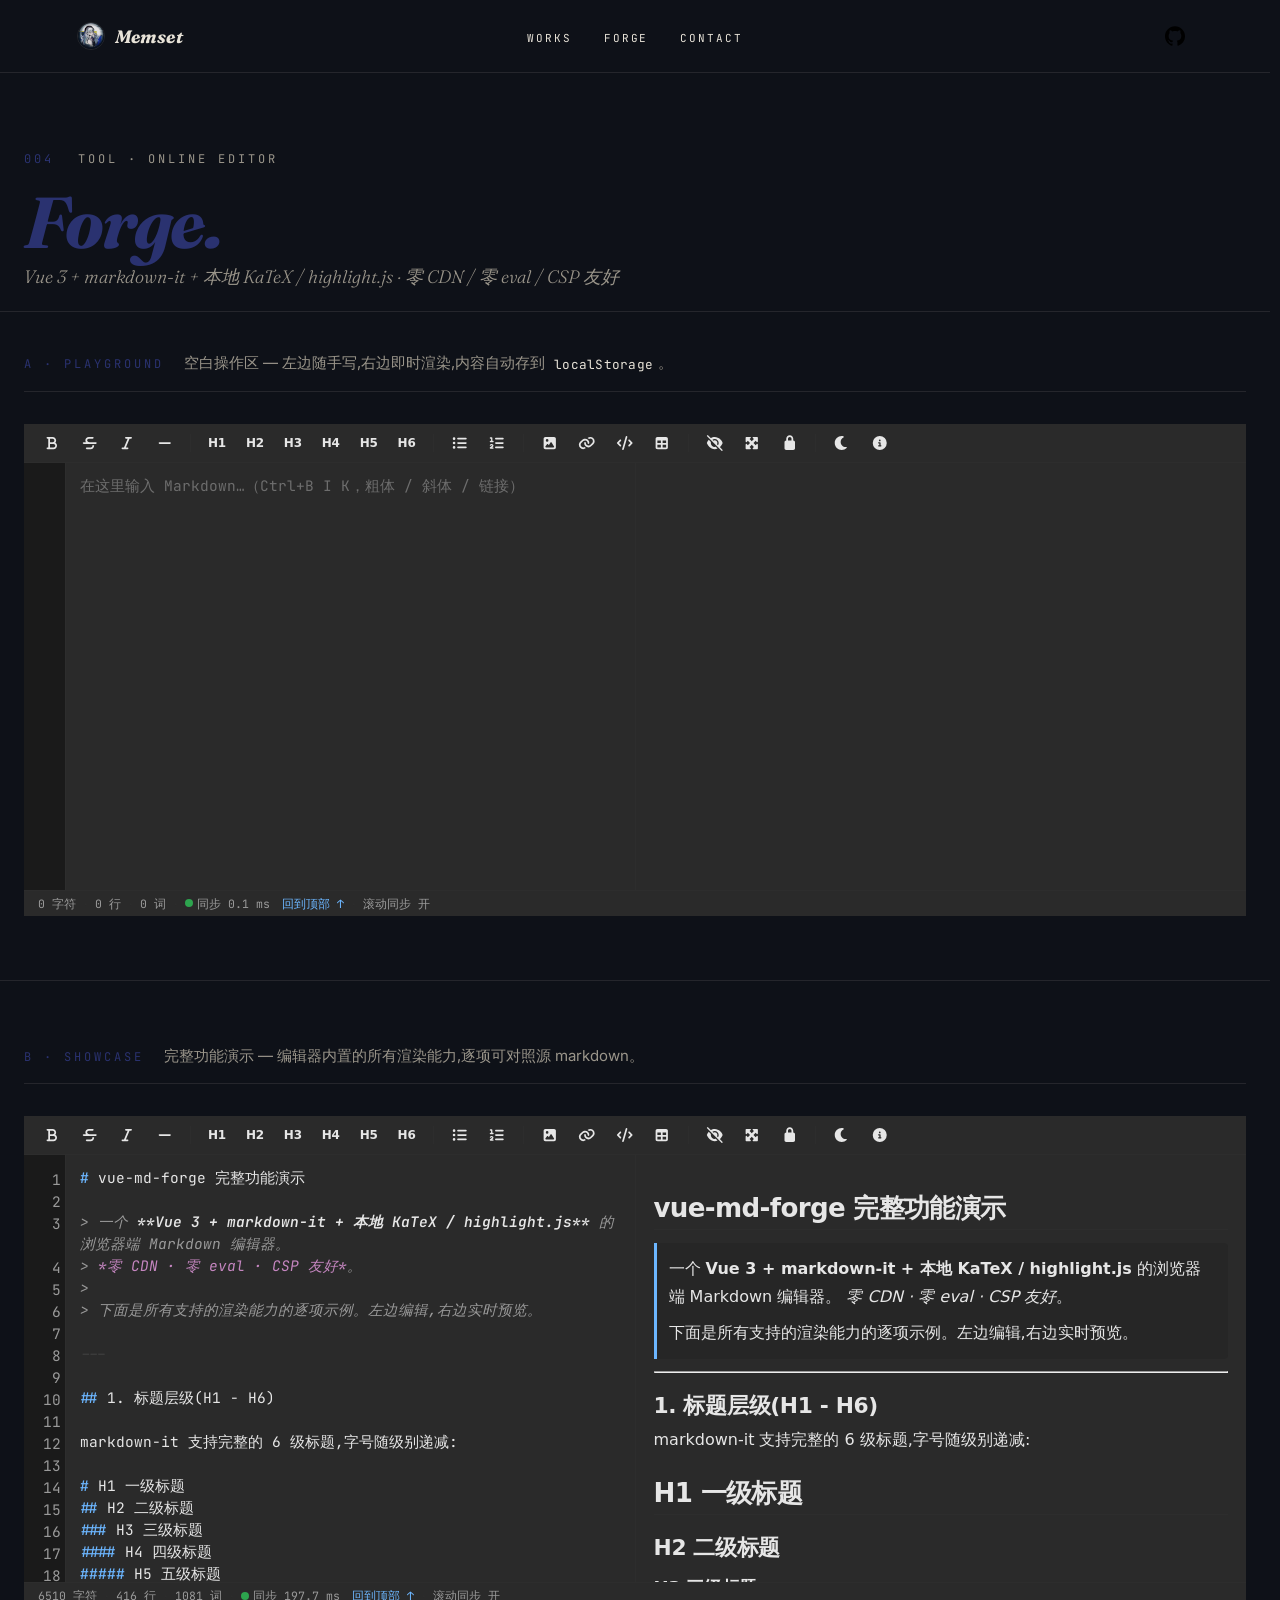
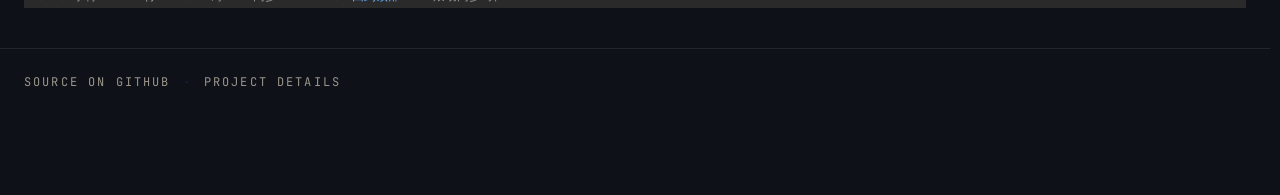
==== commit e78c31ae: "Deploy from blog-source: Merge pull request #2 from Memsetqwq/dev v0.3.4 → v0.3.9: /forge 在线 Markdow" ====
--- a/forge/index.html
+++ b/forge/index.html
@@ -13,9 +13,13 @@
         window.scrollTo({ top: 0, left: 0, behavior: 'instant' });
       });
     </script><!-- 主标题 / 描述 --><title>Forge · Memset</title><meta name="description" content="在线 Markdown 编辑器 · vue-md-forge 实时渲染"><!-- Canonical --><link rel="canonical" href="https://memsetqwq.github.io/forge/"><!-- Favicon — 头像 PNG 多尺寸 --><link rel="icon" type="image/png" sizes="32x32" href="/favicon-32.png"><link rel="icon" type="image/png" sizes="16x16" href="/favicon-16.png"><link rel="apple-touch-icon" sizes="180x180" href="/apple-touch-icon.png"><!-- Open Graph --><meta property="og:type" content="website"><meta property="og:title" content="Forge · Memset"><meta property="og:description" content="在线 Markdown 编辑器 · vue-md-forge 实时渲染"><meta property="og:url" content="https://memsetqwq.github.io/forge/"><meta property="og:image" content="https://memsetqwq.github.io/og-image.png"><!-- Twitter --><meta name="twitter:card" content="summary_large_image"><meta name="twitter:title" content="Forge · Memset"><meta name="twitter:description" content="在线 Markdown 编辑器 · vue-md-forge 实时渲染"><!-- 主题色(移动浏览器 UI)— Neo-Editorial 暖炭底 --><meta name="theme-color" content="#0E1118"><meta name="color-scheme" content="dark"><!-- View Transitions --><meta name="astro-view-transitions-enabled" content="true"><meta name="astro-view-transitions-fallback" content="animate"><script type="module" src="/_astro/ClientRouter.astro_astro_type_script_index_0_lang.CDGfc0hd.js"></script><!-- JSON-LD:个人身份 --><script type="application/ld+json">{"@context":"https://schema.org","@type":"Person","name":"Memset","url":"https://memsetqwq.github.io","sameAs":["https://github.com/Memsetqwq"]}</script><link rel="stylesheet" href="/_astro/forge.DtIeI9El.css">
-<link rel="stylesheet" href="/_astro/forge.DF6TaYlz.css">
+<link rel="stylesheet" href="/_astro/forge.BkL2LpIX.css">
 <style>.icon[data-astro-cid-patnjmll]{display:inline-block;vertical-align:middle;flex-shrink:0}
 .nav[data-astro-cid-dmqpwcec]{position:sticky;top:0;z-index:var(--z-nav);width:100%;background:var(--bg-deep);border-bottom:1px solid var(--line);transition:background var(--dur-base) var(--ease-out-quart)}.nav__container[data-astro-cid-dmqpwcec]{display:grid;grid-template-columns:1fr auto 1fr;align-items:center;height:4.5rem;padding:0 var(--gutter);gap:1rem}.nav__logo[data-astro-cid-dmqpwcec]{display:inline-flex;align-items:center;gap:.625rem;color:var(--text);transition:color var(--dur-fast)}.nav__logo[data-astro-cid-dmqpwcec]:hover{color:var(--accent)}.nav__logo-img[data-astro-cid-dmqpwcec]{display:block;width:1.75rem;height:1.75rem;border-radius:50%;object-fit:cover;border:1px solid var(--line);flex-shrink:0}.nav__logo-text[data-astro-cid-dmqpwcec]{font-family:var(--font-display);font-style:italic;font-weight:var(--fw-bold);font-size:1.125rem;letter-spacing:-.01em}.nav__menu[data-astro-cid-dmqpwcec]{justify-self:center}.nav__list[data-astro-cid-dmqpwcec]{display:flex;gap:2rem;list-style:none}.nav__link[data-astro-cid-dmqpwcec]{display:inline-flex;align-items:center;font-family:var(--font-mono);font-size:11px;letter-spacing:.18em;text-transform:uppercase;color:var(--text);position:relative;transition:color var(--dur-fast)}.nav__link[data-astro-cid-dmqpwcec]:after{content:"";position:absolute;bottom:-4px;left:0;width:0;height:1px;background:var(--accent);transition:width var(--dur-base) var(--ease-out-quart)}.nav__link[data-astro-cid-dmqpwcec]:hover{color:var(--accent)}.nav__link[data-astro-cid-dmqpwcec]:hover:after{width:100%}.nav__social[data-astro-cid-dmqpwcec]{justify-self:end;display:flex;gap:.75rem;align-items:center}.nav__social-link[data-astro-cid-dmqpwcec]{display:inline-flex;align-items:center;justify-content:center;width:2.25rem;height:2.25rem;border-radius:var(--radius);color:#fff;transition:color var(--dur-fast),background var(--dur-fast),border-color var(--dur-fast);border:1px solid transparent}.nav__social-link[data-astro-cid-dmqpwcec]:hover{color:var(--accent);background:var(--accent-soft);border-color:var(--accent)}@media(max-width:720px){.nav__container[data-astro-cid-dmqpwcec]{grid-template-columns:auto 1fr auto;gap:.5rem}.nav__menu[data-astro-cid-dmqpwcec],.nav__logo-text[data-astro-cid-dmqpwcec]{display:none}}@keyframes astroFadeInOut{0%{opacity:1}to{opacity:0}}@keyframes astroFadeIn{0%{opacity:0;mix-blend-mode:plus-lighter}to{opacity:1;mix-blend-mode:plus-lighter}}@keyframes astroFadeOut{0%{opacity:1;mix-blend-mode:plus-lighter}to{opacity:0;mix-blend-mode:plus-lighter}}@keyframes astroSlideFromRight{0%{transform:translate(100%)}}@keyframes astroSlideFromLeft{0%{transform:translate(-100%)}}@keyframes astroSlideToRight{to{transform:translate(100%)}}@keyframes astroSlideToLeft{to{transform:translate(-100%)}}@media(prefers-reduced-motion){::view-transition-group(*),::view-transition-old(*),::view-transition-new(*){animation:none!important}[data-astro-transition-scope]{animation:none!important}}
 </style></head> <body>  <!-- 主体内容 -->  <header class="nav" data-astro-transition-persist="site-nav" data-astro-cid-dmqpwcec> <div class="nav__container" data-astro-cid-dmqpwcec> <!-- 左:头像小 Logo(替代原 M 字 SVG)— 保持原 1.75rem 尺寸 --> <a href="/" class="nav__logo" aria-label="Memset Home" data-astro-cid-dmqpwcec> <img src="/img/avatar.jpg" alt="" class="nav__logo-img" loading="eager" decoding="async" data-astro-cid-dmqpwcec> <span class="nav__logo-text" data-astro-cid-dmqpwcec>Memset</span> </a> <!-- 中:nav --> <nav class="nav__menu" aria-label="Primary" data-astro-cid-dmqpwcec> <ul class="nav__list" data-astro-cid-dmqpwcec> <li class="nav__item" data-astro-cid-dmqpwcec> <a href="/projects" class="nav__link" data-astro-cid-dmqpwcec> <span class="nav__link-text" data-astro-cid-dmqpwcec>Works</span> </a> </li><li class="nav__item" data-astro-cid-dmqpwcec> <a href="/forge" class="nav__link" data-astro-cid-dmqpwcec> <span class="nav__link-text" data-astro-cid-dmqpwcec>Forge</span> </a> </li><li class="nav__item" data-astro-cid-dmqpwcec> <a href="/#contact" class="nav__link" data-astro-cid-dmqpwcec> <span class="nav__link-text" data-astro-cid-dmqpwcec>Contact</span> </a> </li> </ul> </nav> <!-- 右:Social(只剩 GitHub,删除 Email)— GitHub 配色白色 --> <div class="nav__social" data-astro-cid-dmqpwcec> <a href="https://github.com/Memsetqwq" target="_blank" rel="noopener" aria-label="GitHub" class="nav__social-link" data-astro-cid-dmqpwcec> <img src="/icons/brand/github.svg" width="20" height="20" alt class="icon " style="color: currentColor;" aria-hidden="true" role="presentation" data-astro-cid-patnjmll>  </a> </div> </div> </header>  <main class="forge" data-mdf-theme="typora-dark" data-astro-cid-dj4oqcez> <header class="forge__head container" data-astro-cid-dj4oqcez> <span class="forge__eyebrow mono" data-astro-cid-dj4oqcez> <span class="forge__eyebrow-num" data-astro-cid-dj4oqcez>004</span> <span class="forge__eyebrow-text" data-astro-cid-dj4oqcez>Tool · Online editor</span> </span> <h1 class="forge__title" data-astro-cid-dj4oqcez> <em data-astro-cid-dj4oqcez>Forge.</em> </h1> <p class="forge__lead lead" data-astro-cid-dj4oqcez>
 Vue 3 + markdown-it + 本地 KaTeX / highlight.js · 零 CDN / 零 eval / CSP 友好
-</p> </header> <section class="forge__editor-wrap container" data-astro-cid-dj4oqcez> <style>astro-island,astro-slot,astro-static-slot{display:contents}</style><script>(()=>{var e=async t=>{await(await t())()};(self.Astro||(self.Astro={})).only=e;window.dispatchEvent(new Event("astro:only"));})();</script><script>(()=>{var A=Object.defineProperty;var g=(i,o,a)=>o in i?A(i,o,{enumerable:!0,configurable:!0,writable:!0,value:a}):i[o]=a;var d=(i,o,a)=>g(i,typeof o!="symbol"?o+"":o,a);{let i={0:t=>m(t),1:t=>a(t),2:t=>new RegExp(t),3:t=>new Date(t),4:t=>new Map(a(t)),5:t=>new Set(a(t)),6:t=>BigInt(t),7:t=>new URL(t),8:t=>new Uint8Array(t),9:t=>new Uint16Array(t),10:t=>new Uint32Array(t),11:t=>1/0*t},o=t=>{let[l,e]=t;return l in i?i[l](e):void 0},a=t=>t.map(o),m=t=>typeof t!="object"||t===null?t:Object.fromEntries(Object.entries(t).map(([l,e])=>[l,o(e)]));class y extends HTMLElement{constructor(){super(...arguments);d(this,"Component");d(this,"hydrator");d(this,"hydrate",async()=>{var b;if(!this.hydrator||!this.isConnected)return;let e=(b=this.parentElement)==null?void 0:b.closest("astro-island[ssr]");if(e){e.addEventListener("astro:hydrate",this.hydrate,{once:!0});return}let c=this.querySelectorAll("astro-slot"),n={},h=this.querySelectorAll("template[data-astro-template]");for(let r of h){let s=r.closest(this.tagName);s!=null&&s.isSameNode(this)&&(n[r.getAttribute("data-astro-template")||"default"]=r.innerHTML,r.remove())}for(let r of c){let s=r.closest(this.tagName);s!=null&&s.isSameNode(this)&&(n[r.getAttribute("name")||"default"]=r.innerHTML)}let p;try{p=this.hasAttribute("props")?m(JSON.parse(this.getAttribute("props"))):{}}catch(r){let s=this.getAttribute("component-url")||"<unknown>",v=this.getAttribute("component-export");throw v&&(s+=` (export ${v})`),console.error(`[hydrate] Error parsing props for component ${s}`,this.getAttribute("props"),r),r}let u;await this.hydrator(this)(this.Component,p,n,{client:this.getAttribute("client")}),this.removeAttribute("ssr"),this.dispatchEvent(new CustomEvent("astro:hydrate"))});d(this,"unmount",()=>{this.isConnected||this.dispatchEvent(new CustomEvent("astro:unmount"))})}disconnectedCallback(){document.removeEventListener("astro:after-swap",this.unmount),document.addEventListener("astro:after-swap",this.unmount,{once:!0})}connectedCallback(){if(!this.hasAttribute("await-children")||document.readyState==="interactive"||document.readyState==="complete")this.childrenConnectedCallback();else{let e=()=>{document.removeEventListener("DOMContentLoaded",e),c.disconnect(),this.childrenConnectedCallback()},c=new MutationObserver(()=>{var n;((n=this.lastChild)==null?void 0:n.nodeType)===Node.COMMENT_NODE&&this.lastChild.nodeValue==="astro:end"&&(this.lastChild.remove(),e())});c.observe(this,{childList:!0}),document.addEventListener("DOMContentLoaded",e)}}async childrenConnectedCallback(){let e=this.getAttribute("before-hydration-url");e&&await import(e),this.start()}async start(){let e=JSON.parse(this.getAttribute("opts")),c=this.getAttribute("client");if(Astro[c]===void 0){window.addEventListener(`astro:${c}`,()=>this.start(),{once:!0});return}try{await Astro[c](async()=>{let n=this.getAttribute("renderer-url"),[h,{default:p}]=await Promise.all([import(this.getAttribute("component-url")),n?import(n):()=>()=>{}]),u=this.getAttribute("component-export")||"default";if(!u.includes("."))this.Component=h[u];else{this.Component=h;for(let f of u.split("."))this.Component=this.Component[f]}return this.hydrator=p,this.hydrate},e,this)}catch(n){console.error(`[astro-island] Error hydrating ${this.getAttribute("component-url")}`,n)}}attributeChangedCallback(){this.hydrate()}}d(y,"observedAttributes",["props"]),customElements.get("astro-island")||customElements.define("astro-island",y)}})();</script><astro-island uid="ZfH0VJ" component-url="/_astro/_astro-entry_vue-md-forge.ClluTcxS.js" component-export="MdEditor" renderer-url="/_astro/client.DOut8Aeo.js" props="{&quot;modelValue&quot;:[0,&quot;# 欢迎来到 Forge\n\n这是 **VUE-md-Forge** 的实时 Markdown 编辑器,左边编辑,右边即时渲染。\n\n## 试试这些\n\n- 代码高亮 ```ts / ```python / ```bash\n- 数学公式 $E = mc^2$ 或块级 $$\\\\int_0^1 x^2 dx = \\\\frac{1}{3}$$\n- 表格 / 引用 / 任务清单\n- 字符自动配对:输入 `( `{ `\&quot; 自动补另一半\n\n&gt; 这页是 *&lt;MdEditor client:only=\&quot;vue\&quot;&gt;* 渲染,Vue 运行时只在 /forge 加载,\n&gt; 不污染其他文章页(那些走 Astro 静态 + MarkdownEngine SSR)。\n\n工具栏 21 个按钮对齐 [markdown-palettes](https://github.com/luogu-dev/markdown-palettes),源码在 [GitHub](https://github.com/CDUESTC-OpenAtom-Open-Source-Club/VUE-md-Forge)。\n&quot;],&quot;theme&quot;:[0,&quot;typora-dark&quot;],&quot;data-astro-cid-dj4oqcez&quot;:[0,true]}" ssr client="only" opts="{&quot;name&quot;:&quot;MdEditor&quot;,&quot;value&quot;:&quot;vue&quot;}"></astro-island> </section> <footer class="forge__foot container mono" data-astro-cid-dj4oqcez> <a href="https://github.com/CDUESTC-OpenAtom-Open-Source-Club/VUE-md-Forge" target="_blank" rel="noopener" class="forge__link" data-astro-cid-dj4oqcez> <span data-astro-cid-dj4oqcez>Source on GitHub</span> </a> <span class="forge__sep" data-astro-cid-dj4oqcez>·</span> <a href="/projects/p-04-vue-md-forge" class="forge__link" data-astro-cid-dj4oqcez> <span data-astro-cid-dj4oqcez>Project details</span> </a> </footer> </main>  </body></html>  +</p> </header> <!-- SECTION A · Playground · 空白操作区 --> <section class="forge__section container" data-astro-cid-dj4oqcez> <header class="forge__section-head" data-astro-cid-dj4oqcez> <span class="forge__section-tag mono" data-astro-cid-dj4oqcez>A · Playground</span> <p class="forge__section-desc" data-astro-cid-dj4oqcez>
+空白操作区 — 左边随手写,右边即时渲染,内容自动存到 <code data-astro-cid-dj4oqcez>localStorage</code>。
+</p> </header> <div class="forge__editor-wrap" data-astro-cid-dj4oqcez> <style>astro-island,astro-slot,astro-static-slot{display:contents}</style><script>(()=>{var e=async t=>{await(await t())()};(self.Astro||(self.Astro={})).only=e;window.dispatchEvent(new Event("astro:only"));})();</script><script>(()=>{var A=Object.defineProperty;var g=(i,o,a)=>o in i?A(i,o,{enumerable:!0,configurable:!0,writable:!0,value:a}):i[o]=a;var d=(i,o,a)=>g(i,typeof o!="symbol"?o+"":o,a);{let i={0:t=>m(t),1:t=>a(t),2:t=>new RegExp(t),3:t=>new Date(t),4:t=>new Map(a(t)),5:t=>new Set(a(t)),6:t=>BigInt(t),7:t=>new URL(t),8:t=>new Uint8Array(t),9:t=>new Uint16Array(t),10:t=>new Uint32Array(t),11:t=>1/0*t},o=t=>{let[l,e]=t;return l in i?i[l](e):void 0},a=t=>t.map(o),m=t=>typeof t!="object"||t===null?t:Object.fromEntries(Object.entries(t).map(([l,e])=>[l,o(e)]));class y extends HTMLElement{constructor(){super(...arguments);d(this,"Component");d(this,"hydrator");d(this,"hydrate",async()=>{var b;if(!this.hydrator||!this.isConnected)return;let e=(b=this.parentElement)==null?void 0:b.closest("astro-island[ssr]");if(e){e.addEventListener("astro:hydrate",this.hydrate,{once:!0});return}let c=this.querySelectorAll("astro-slot"),n={},h=this.querySelectorAll("template[data-astro-template]");for(let r of h){let s=r.closest(this.tagName);s!=null&&s.isSameNode(this)&&(n[r.getAttribute("data-astro-template")||"default"]=r.innerHTML,r.remove())}for(let r of c){let s=r.closest(this.tagName);s!=null&&s.isSameNode(this)&&(n[r.getAttribute("name")||"default"]=r.innerHTML)}let p;try{p=this.hasAttribute("props")?m(JSON.parse(this.getAttribute("props"))):{}}catch(r){let s=this.getAttribute("component-url")||"<unknown>",v=this.getAttribute("component-export");throw v&&(s+=` (export ${v})`),console.error(`[hydrate] Error parsing props for component ${s}`,this.getAttribute("props"),r),r}let u;await this.hydrator(this)(this.Component,p,n,{client:this.getAttribute("client")}),this.removeAttribute("ssr"),this.dispatchEvent(new CustomEvent("astro:hydrate"))});d(this,"unmount",()=>{this.isConnected||this.dispatchEvent(new CustomEvent("astro:unmount"))})}disconnectedCallback(){document.removeEventListener("astro:after-swap",this.unmount),document.addEventListener("astro:after-swap",this.unmount,{once:!0})}connectedCallback(){if(!this.hasAttribute("await-children")||document.readyState==="interactive"||document.readyState==="complete")this.childrenConnectedCallback();else{let e=()=>{document.removeEventListener("DOMContentLoaded",e),c.disconnect(),this.childrenConnectedCallback()},c=new MutationObserver(()=>{var n;((n=this.lastChild)==null?void 0:n.nodeType)===Node.COMMENT_NODE&&this.lastChild.nodeValue==="astro:end"&&(this.lastChild.remove(),e())});c.observe(this,{childList:!0}),document.addEventListener("DOMContentLoaded",e)}}async childrenConnectedCallback(){let e=this.getAttribute("before-hydration-url");e&&await import(e),this.start()}async start(){let e=JSON.parse(this.getAttribute("opts")),c=this.getAttribute("client");if(Astro[c]===void 0){window.addEventListener(`astro:${c}`,()=>this.start(),{once:!0});return}try{await Astro[c](async()=>{let n=this.getAttribute("renderer-url"),[h,{default:p}]=await Promise.all([import(this.getAttribute("component-url")),n?import(n):()=>()=>{}]),u=this.getAttribute("component-export")||"default";if(!u.includes("."))this.Component=h[u];else{this.Component=h;for(let f of u.split("."))this.Component=this.Component[f]}return this.hydrator=p,this.hydrate},e,this)}catch(n){console.error(`[astro-island] Error hydrating ${this.getAttribute("component-url")}`,n)}}attributeChangedCallback(){this.hydrate()}}d(y,"observedAttributes",["props"]),customElements.get("astro-island")||customElements.define("astro-island",y)}})();</script><astro-island uid="1vBfuM" component-url="/_astro/_astro-entry_vue-md-forge.DE50_p9n.js" component-export="MdEditor" renderer-url="/_astro/client.zRsr6Z9B.js" props="{&quot;modelValue&quot;:[0,&quot;&quot;],&quot;theme&quot;:[0,&quot;typora-dark&quot;],&quot;data-astro-cid-dj4oqcez&quot;:[0,true]}" ssr client="only" opts="{&quot;name&quot;:&quot;MdEditor&quot;,&quot;value&quot;:&quot;vue&quot;}"></astro-island> </div> </section> <hr class="forge__divider container" data-astro-cid-dj4oqcez> <!-- SECTION B · Showcase · 完整功能演示 --> <section class="forge__section container" data-astro-cid-dj4oqcez> <header class="forge__section-head" data-astro-cid-dj4oqcez> <span class="forge__section-tag mono" data-astro-cid-dj4oqcez>B · Showcase</span> <p class="forge__section-desc" data-astro-cid-dj4oqcez>
+完整功能演示 — 编辑器内置的所有渲染能力,逐项可对照源 markdown。
+</p> </header> <div class="forge__editor-wrap" data-astro-cid-dj4oqcez> <astro-island uid="1TBMQg" component-url="/_astro/_astro-entry_vue-md-forge.DE50_p9n.js" component-export="MdEditor" renderer-url="/_astro/client.zRsr6Z9B.js" props="{&quot;modelValue&quot;:[0,&quot;# vue-md-forge 完整功能演示\n\n&gt; 一个 **Vue 3 + markdown-it + 本地 KaTeX / highlight.js** 的浏览器端 Markdown 编辑器。\n&gt; *零 CDN · 零 eval · CSP 友好*。\n&gt;\n&gt; 下面是所有支持的渲染能力的逐项示例。左边编辑,右边实时预览。\n\n---\n\n## 1. 标题层级(H1 - H6)\n\nmarkdown-it 支持完整的 6 级标题,字号随级别递减:\n\n# H1 一级标题\n## H2 二级标题\n### H3 三级标题\n#### H4 四级标题\n##### H5 五级标题\n###### H6 六级标题\n\nH1 下方自动出现 1px 边框作分隔(对应 `--mdf-line`)。工具栏 H1-H6 按钮快速插入。\n\n---\n\n## 2. 文本强调\n\n四种基本强调:**粗体**、*斜体*、***粗斜体***、~~删除线~~。\n\n语法速记:\n\n- `**粗体**` — 双星号包裹\n- `*斜体*` — 单星号包裹\n- `***粗斜体***` — 三星号包裹\n- `~~删除线~~` — 双波浪号包裹\n\n嵌套示例:**粗体里包含 *斜体* 的写法**,以及 *斜体里加 **粗体** 的反向嵌套*。\n\n工具栏:**B**(粗体 Ctrl+B)· ~~S~~(删除线)· *I*(斜体 Ctrl+I)。\n\n---\n\n## 3. 链接与图片\n\n### 自动链接\n\n直接粘贴 URL 即可识别:\n\n&lt;https://github.com/Memsetqwq/blog-source&gt;\n\n### 行内链接\n\n本站项目页:[/projects/p-04-vue-md-forge](/projects/p-04-vue-md-forge)\n外部仓库:[vue-md-forge 源码](https://github.com/CDUESTC-OpenAtom-Open-Source-Club/VUE-md-Forge)\n\n### 图片语法\n\n```markdown\n![alt 文本](图片 URL)\n```\n\n下方为占位示例(实际远程加载取决于网络):\n\n![vue-md-forge 占位图](https://placehold.co/600x100/2a3270/e8e3d8?text=vue-md-forge)\n\n工具栏:🔗 **链接**(Ctrl+K)· 🖼️ **图片**。\n\n---\n\n## 4. 列表\n\n### 无序列表\n\n- 一级项目 A\n- 一级项目 B\n  - 二级项目 B-1\n  - 二级项目 B-2\n    - 三级项目 B-2-1\n- 一级项目 C\n\n### 有序列表\n\n1. 第一步\n2. 第二步\n3. 第三步\n   1. 子步骤 3.1\n   2. 子步骤 3.2\n4. 第四步\n\n### 任务清单(GFM 扩展)\n\n- [x] 已完成:Markdown 渲染\n- [x] 已完成:代码高亮(highlight.js)\n- [x] 已完成:KaTeX 数学公式\n- [ ] 待办:拖拽上传图片\n- [ ] 待办:导出 PDF / DOCX\n- [x] 已完成:localStorage 自动保存\n\n工具栏:≡ **无序列表** · 1. **有序列表**(任务清单需直接手写 `[ ]` / `[x]`)。\n\n---\n\n## 5. 代码\n\n### 行内代码\n\n在文档中引用 `const x = 42` 这种**短代码片段**用单反引号,会自动应用等宽字体 + 浅底色。\n\n### 代码块(fenced)\n\n支持的语言(由 highlight.js 提供):\n\n#### TypeScript\n\n```ts\nimport { ref, computed } from &#39;vue&#39;;\n\ninterface User {\n  id: number;\n  name: string;\n}\n\nconst users = ref&lt;User[]&gt;([]);\nconst active = computed(() =&gt;\n  users.value.filter(u =&gt; u.id &gt; 0)\n);\n```\n\n#### Python\n\n```python\nfrom typing import List\n\ndef fib(n: int) -&gt; List[int]:\n    \&quot;\&quot;\&quot;生成斐波那契数列前 n 项\&quot;\&quot;\&quot;\n    seq, a, b = [], 0, 1\n    for _ in range(n):\n        seq.append(a)\n        a, b = b, a + b\n    return seq\n\nprint(fib(10))\n# [0, 1, 1, 2, 3, 5, 8, 13, 21, 34]\n```\n\n#### Bash\n\n```bash\n# vue-md-forge 安装与构建\nnpm install\nnpm run build:lib\n\n# 产物大小\nls -lh dist/\n# vue-md-forge.js    ~947 KB (gzip 234 KB)\n# vue-md-forge.css   ~1.46 MB (含 KaTeX 字体 base64)\n```\n\n#### JSON\n\n```json\n{\n  \&quot;name\&quot;: \&quot;vue-md-forge\&quot;,\n  \&quot;version\&quot;: \&quot;0.1.0\&quot;,\n  \&quot;main\&quot;: \&quot;dist/vue-md-forge.js\&quot;,\n  \&quot;module\&quot;: \&quot;dist/vue-md-forge.js\&quot;,\n  \&quot;exports\&quot;: {\n    \&quot;.\&quot;: {\n      \&quot;import\&quot;: \&quot;./dist/vue-md-forge.js\&quot;\n    },\n    \&quot;./style.css\&quot;: \&quot;./dist/vue-md-forge.css\&quot;\n  }\n}\n```\n\n#### CSS\n\n```css\n:root {\n  --mdf-bg: #fafafa;\n  --mdf-fg: #1f2328;\n  --mdf-accent: #4183c4;\n  --mdf-code-bg: #f6f8fa;\n}\n```\n\n工具栏:`&lt;/&gt;` **代码块**。\n\n---\n\n## 6. 数学公式(KaTeX)\n\n本地嵌入 KaTeX 字体(base64),**不走 CDN**,**不 eval**。\n\n### 行内公式\n\n爱因斯坦质能方程 $E = mc^2$ 是物理学的基石。\n欧拉恒等式 $e^{i\\pi} + 1 = 0$ 把五个最重要的数学常数连在一起。\n二次方程求根公式 $x = \\frac{-b \\pm \\sqrt{b^2 - 4ac}}{2a}$。\n正弦定理 $\\frac{a}{\\sin A} = \\frac{b}{\\sin B} = \\frac{c}{\\sin C} = 2R$。\n\n### 块级公式\n\n**高斯积分**:\n\n$$\n\\int_{-\\infty}^{\\infty} e^{-x^2} \\, dx = \\sqrt{\\pi}\n$$\n\n**巴塞尔问题**:\n\n$$\n\\sum_{n=1}^{\\infty} \\frac{1}{n^2} = \\frac{\\pi^2}{6}\n$$\n\n支持的语法:KaTeX 全部(`\\frac`、`\\sqrt`、`\\sum`、`\\int`、`\\prod`、`\\lim`、`\\begin{pmatrix}...\\end{pmatrix}` 等)。\n\n---\n\n## 7. 表格(GFM)\n\n### 基础表格\n\n| 功能 | 快捷键 | 描述 |\n| --- | --- | --- |\n| 粗体 | Ctrl+B | 加粗文本 |\n| 斜体 | Ctrl+I | 斜体文本 |\n| 删除线 | - | 删除线文本 |\n| 链接 | Ctrl+K | 插入链接 |\n| 代码块 | - | 多语言高亮 |\n| 表格 | - | 插入 2x2 表格 |\n\n### 对齐方式\n\n| 左对齐 | 居中对齐 | 右对齐 |\n| :--- | :---: | ---: |\n| 数据 1 | 数据 2 | 数据 3 |\n| 数据 A | 数据 B | 数据 C |\n| 示例 X | 示例 Y | 示例 Z |\n\n工具栏:📊 **表格**。\n\n---\n\n## 8. 引用与水平线\n\n### 引用\n\n&gt; 这是一个引用块。\n&gt; 可以包含多行 — 每个段落开头加 `&gt;` 即可。\n&gt;\n&gt; 还可嵌套其他 markdown:\n&gt; - 列表项\n&gt; - **强调文本**\n&gt; - `代码片段`\n&gt;\n&gt; —— 引用来源\n\n引用块的背景使用 `var(--mdf-code-bg)`,跟随主题切换:\n\n- 亮色主题:`#f6f8fa`(极浅灰)\n- 暗色主题:`#262626`(中灰)\n\n### 水平分隔线\n\n三种语法都支持:\n\n---\n\n***\n\n___\n\n工具栏:`-` **水平线**。\n\n---\n\n## 9. HTML 与 XSS 净化\n\n### 默认开启 sanitize\n\n`MarkdownEngine({ sanitize: true })` 默认开启,以下危险 HTML **会被转义为字面文本**:\n\n&lt;script&gt;alert(&#39;XSS&#39;)&lt;/script&gt;\n\n&lt;img src=x onerror=\&quot;alert(&#39;XSS&#39;)\&quot;&gt;\n\n&lt;a href=\&quot;javascript:alert(&#39;XSS&#39;)\&quot;&gt;危险链接&lt;/a&gt;\n\n以上内容**不会执行**,只显示源码。\n\n### 如果需要展示 HTML 源码\n\n用反引号或代码块包裹:\n\n```html\n&lt;div class=\&quot;custom\&quot;&gt;这是字面 HTML 文本&lt;/div&gt;\n```\n\n---\n\n## 10. 字符自动配对\n\n在源码编辑区输入以下字符会自动补全另一半(光标停在中间):\n\n### ASCII 配对\n\n| 输入 | 自动补全 | 用途 |\n| --- | --- | --- |\n| `(` | `()` | 圆括号 |\n| `[` | `[]` | 方括号 |\n| `{` | `{}` | 大括号 |\n| `\&quot;` | `\&quot;\&quot;` | 双引号 |\n| `&#39;` | `&#39;&#39;` | 单引号 |\n| `` ` `` | `` `` `` | 行内 code |\n| `*` / `_` / `~` | 同名包裹 | 强调 / 删除线 |\n\n### 中文配对(5 组,v0.3.8 升级)\n\n| 输入 | 自动补全 | 用途 |\n| --- | --- | --- |\n| `《` | `《》` | 书名 |\n| `「` | `「」` | 一般引用 |\n| `『` | `『』` | 二级引用 |\n| `〈` | `〈〉` | 书名 / 强调 |\n| `〖` | `〖〗` | 注释 / 提示 |\n\n光标紧贴已存在的右符号时按 closing **直接跳过**(不再插入新字符)。\n删除一侧时,另一侧**同步删除**(智能退格)。\n\n---\n\n## 11. 主题切换\n\n工具栏右侧 **☾ 月亮 / ☀ 太阳** 按钮循环切换两个内置主题:\n\n| 主题 | 触发器 | CSS 变量 |\n| --- | --- | --- |\n| typora-light | 点 ☾ | bg `#fafafa` · fg `#0d1117` · accent `#4183c4` |\n| typora-dark | 点 ☀ | bg `#1e1e1e` · fg `#e6e6e6` · accent `#6cb6ff` |\n\n切换实时生效,所有内置 CSS 变量(`--mdf-bg`、`--mdf-fg`、`--mdf-code-bg`、`--mdf-accent` 等)跟随。\n\n---\n\n## 12. 视图模式\n\n工具栏右侧 **👁 眼睛** 图标循环切换:\n\n- **normal**(默认):正常双栏,源 ↔ 预览同步滚动\n- **hide**:隐藏预览,只编辑(专注写作模式)\n- **full**:全屏模式,隐藏源,只看预览(展示模式)\n\n---\n\n## 13. 滚动同步\n\n工具栏右侧 **🔒 锁** 图标:\n\n- **锁定**(默认):源 ↔ 预览双向同步滚动位置,适合长文\n- **解锁**:各自独立滚动,适合一边编辑一边看最终效果\n\n---\n\n## 14. localStorage 自动保存\n\n输入内容每 800ms 自动保存到 `localStorage` 的 `vue-md-forge:draft` key。\n**刷新页面后自动恢复**。\n清空浏览数据或卸载浏览器才会丢失(无云同步)。\n\n---\n\n## 15. 工具栏(21 按钮)\n\n对齐 [markdown-palettes](https://github.com/luogu-dev/markdown-palettes) 的 21 个工具栏按钮:\n\n| 组 | 按钮 | 快捷键 |\n| --- | --- | --- |\n| 文本 | **B** 粗体 · ~~S~~ 删除线 · *I* 斜体 · — 水平线 | Ctrl+B · Ctrl+I |\n| 标题 | **H1** · **H2** · **H3** · **H4** · **H5** · **H6** | - |\n| 列表 | ≡ 无序 · 1. 有序 | - |\n| 媒体 | 🖼️ 图片 · 🔗 链接 · `&lt;/&gt;` 代码 · 📊 表格 | Ctrl+K |\n| 视图 | 👁 预览切换 · ⛶ 全屏 · 🔒 滚动同步 | - |\n| 系统 | ☾ 主题 · ⓘ 关于 | - |\n\n---\n\n## 16. 键盘快捷键\n\n- **Ctrl/Cmd + B**:粗体\n- **Ctrl/Cmd + I**:斜体\n- **Ctrl/Cmd + K**:插入链接(光标在选中文本上时)\n- **Esc**:取消当前操作 / 关闭 modal\n\n---\n\n## 17. 架构亮点\n\n- **零 CDN**:KaTeX 字体 base64 内联在 `vue-md-forge.css`(~1.46 MB,含 20 个 woff2)\n- **零 eval**:不依赖 `eval()` / `new Function()`,CSP 完全安全\n- **零第三方运行时**:Vue 3.5 是唯一 runtime 依赖\n- **纯 Vue 3 Composition API**:`&lt;script setup&gt;` + ref/computed,无 Options API\n- **TypeScript strict**:完整类型定义,IDE 提示友好\n- **CSS 变量驱动主题**:单一 `data-mdf-theme` 切换,无 class cascade 爆炸\n\n---\n\n## 18. 源码与文档\n\n- **GitHub**:[CDUESTC-OpenAtom-Open-Source-Club/VUE-md-Forge](https://github.com/CDUESTC-OpenAtom-Open-Source-Club/VUE-md-Forge)\n- **本站集成介绍**:[/projects/p-04-vue-md-forge](/projects/p-04-vue-md-forge)\n- **本站工具页**:[/forge](/forge)\n\n---\n\n_演示结束。顶部 **Playground** 自由书写,本编辑器演示所有渲染能力。_\n&quot;],&quot;theme&quot;:[0,&quot;typora-dark&quot;],&quot;data-astro-cid-dj4oqcez&quot;:[0,true]}" ssr client="only" opts="{&quot;name&quot;:&quot;MdEditor&quot;,&quot;value&quot;:&quot;vue&quot;}"></astro-island> </div> </section> <footer class="forge__foot container mono" data-astro-cid-dj4oqcez> <a href="https://github.com/CDUESTC-OpenAtom-Open-Source-Club/VUE-md-Forge" target="_blank" rel="noopener" class="forge__link" data-astro-cid-dj4oqcez> <span data-astro-cid-dj4oqcez>Source on GitHub</span> </a> <span class="forge__sep" data-astro-cid-dj4oqcez>·</span> <a href="/projects/p-04-vue-md-forge" class="forge__link" data-astro-cid-dj4oqcez> <span data-astro-cid-dj4oqcez>Project details</span> </a> </footer> </main>  </body></html>  
--- a/_astro/forge.BkL2LpIX.css
+++ b/_astro/forge.BkL2LpIX.css
@@ -0,0 +1 @@
+@font-face{font-display:block;font-family:KaTeX_AMS;font-style:normal;font-weight:400;src:url([data-uri]) format("woff2"),url([data-uri]) format("woff"),url([data-uri]) format("truetype")}@font-face{font-display:block;font-family:KaTeX_Caligraphic;font-style:normal;font-weight:700;src:url([data-uri]) format("woff2"),url([data-uri]) format("woff"),url([data-uri]) format("truetype")}@font-face{font-display:block;font-family:KaTeX_Caligraphic;font-style:normal;font-weight:400;src:url([data-uri]) format("woff2"),url([data-uri]) format("woff"),url([data-uri]) format("truetype")}@font-face{font-display:block;font-family:KaTeX_Fraktur;font-style:normal;font-weight:700;src:url([data-uri]) format("woff2"),url([data-uri]) format("woff"),url([data-uri]